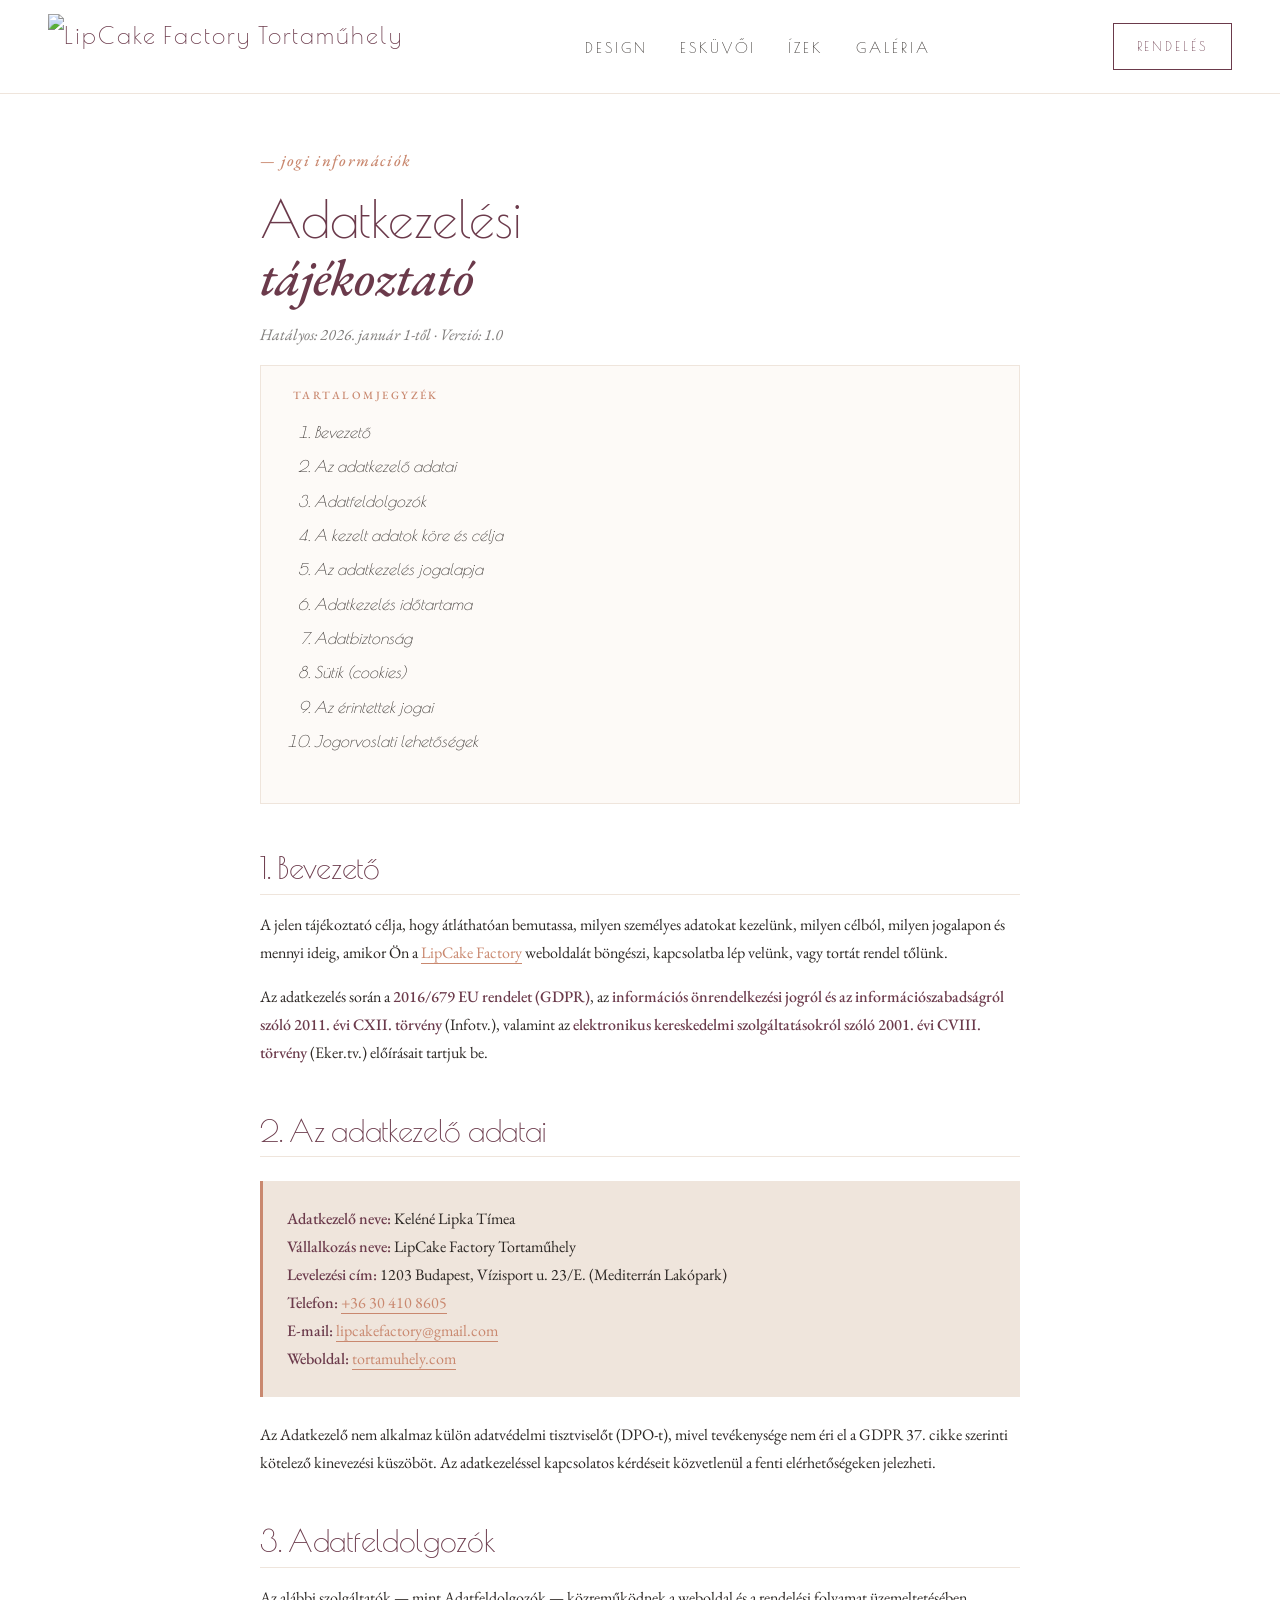
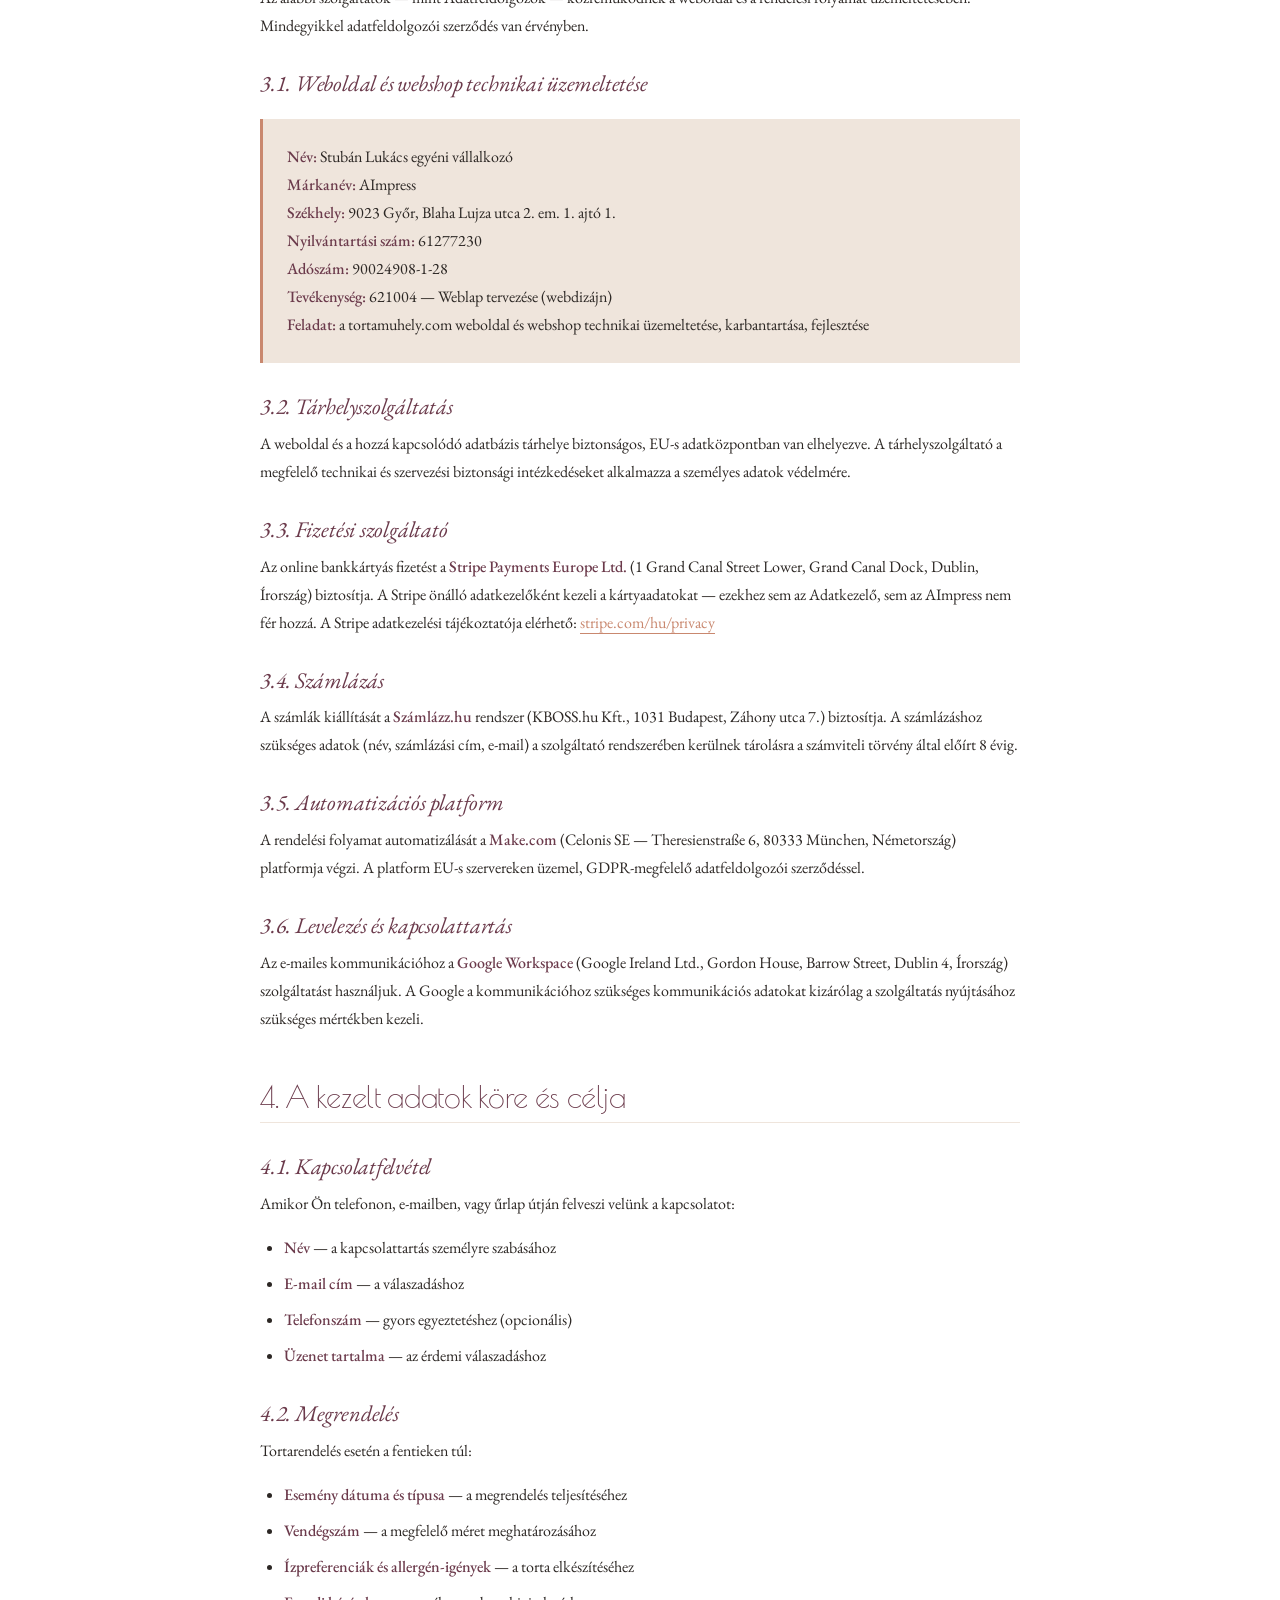
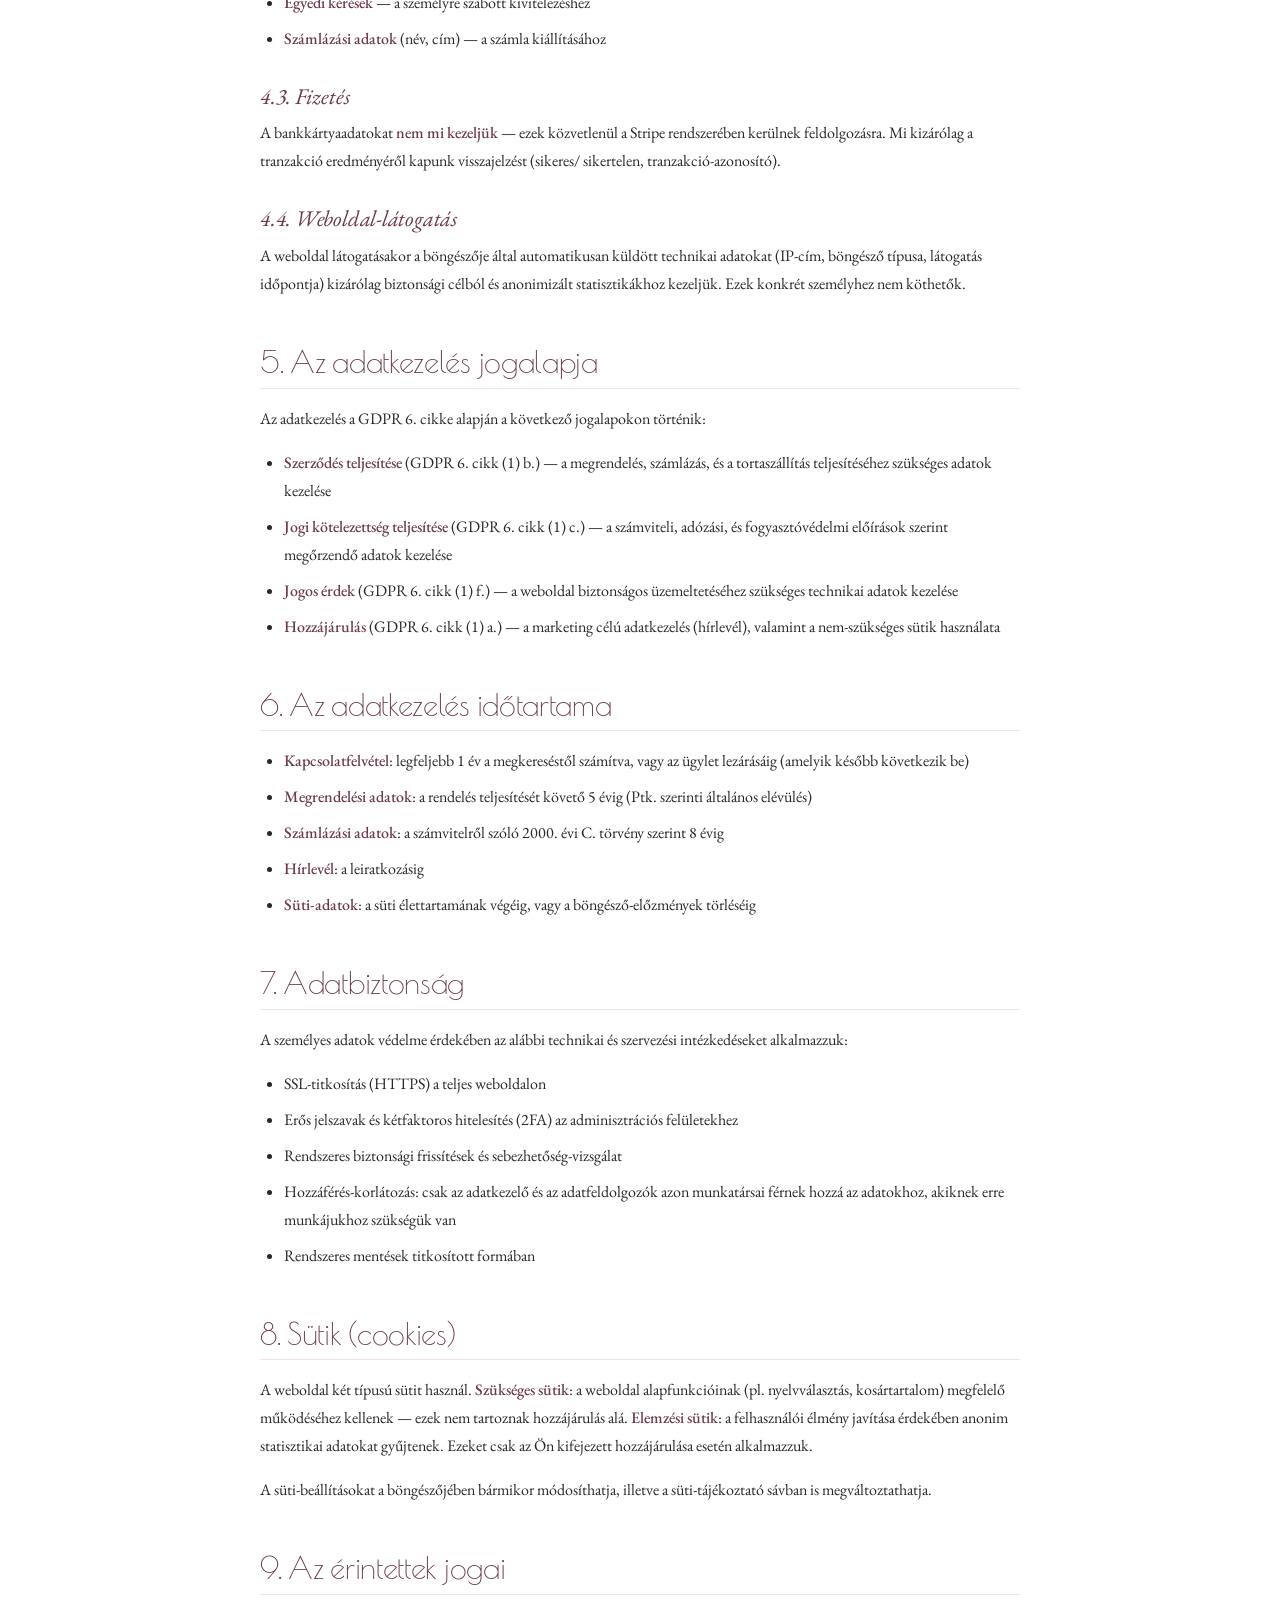
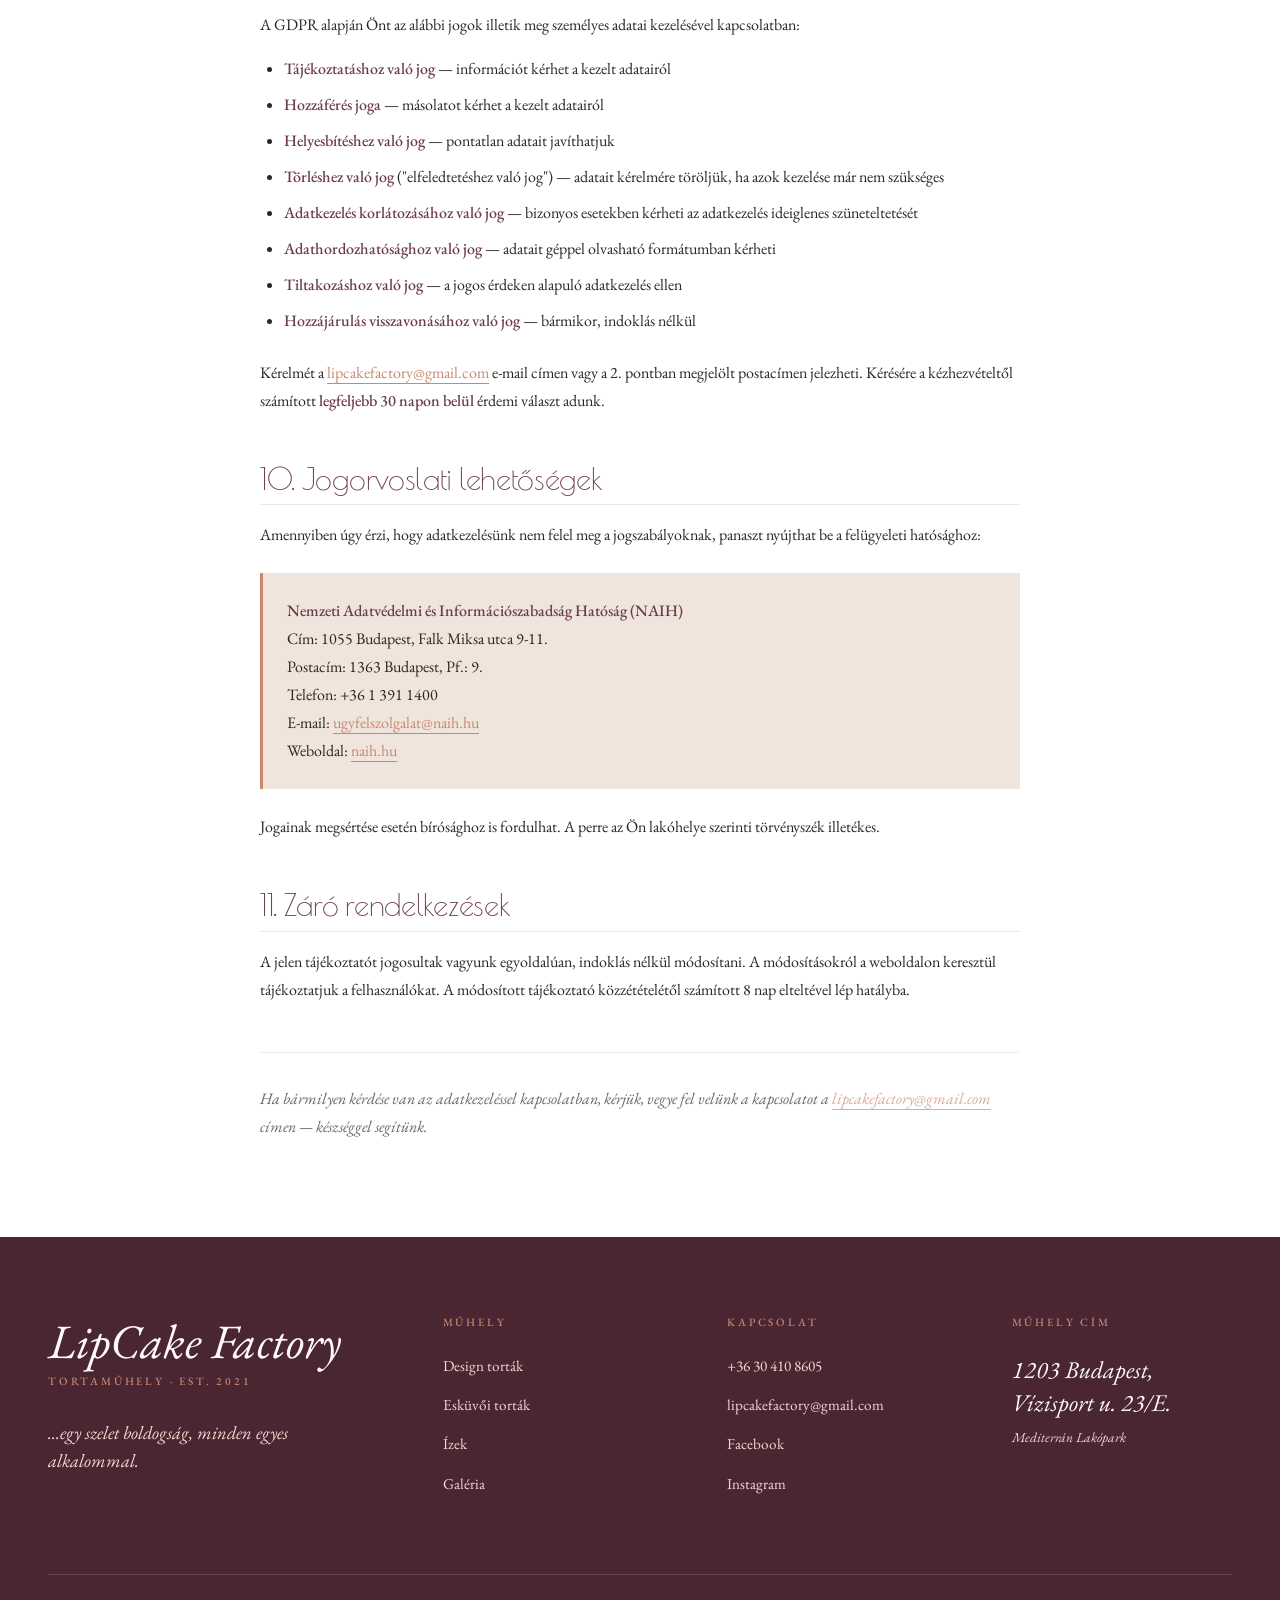
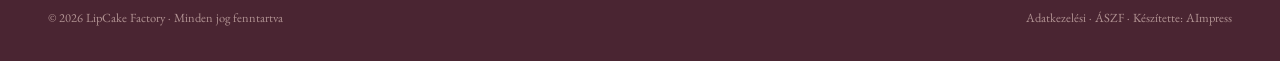
==== adatkezeles.html @ 43bc0069 "Initial commit" ====
<!DOCTYPE html>
<html lang="hu">
<head>
  <meta charset="UTF-8" />
  <script>
    /* Progressive enhancement: mark JS active (enables reveal animation).
       Safety net: if the main script never runs, reveal everything anyway. */
    document.documentElement.className += ' js';
    addEventListener('load', function () {
      setTimeout(function () {
        if (!window.__lipReveal) {
          var els = document.querySelectorAll('.reveal');
          for (var i = 0; i < els.length; i++) els[i].classList.add('in');
        }
      }, 1500);
    });
  </script>

  <meta name="viewport" content="width=device-width, initial-scale=1.0" />
  <title>Adatkezelési tájékoztató — LipCake Factory</title>
  <meta name="description" content="A LipCake Factory Tortaműhely adatkezelési tájékoztatója — GDPR-megfelelő tájékoztatás a személyes adatok kezeléséről." />
  <link rel="preconnect" href="https://fonts.googleapis.com" />
  <link rel="preconnect" href="https://fonts.gstatic.com" crossorigin />
  <link href="https://fonts.googleapis.com/css2?family=EB+Garamond:ital,wght@0,400;0,500;0,600;1,400;1,500&family=Poiret+One&display=swap" rel="stylesheet" />
  <link rel="stylesheet" href="styles.css" />
</head>
<body>

  <nav class="nav" aria-label="Főnavigáció">
    <a href="index.html" class="nav-brand" aria-label="LipCake Factory Tortaműhely"><img class="nav-logo" src="https://tortamuhely.com/wp-content/uploads/2022/04/tortamuhely-retina.jpg" alt="LipCake Factory Tortaműhely" /></a>
    <ul class="nav-menu">
      <li><a href="design-tortak.html">Design</a></li>
      <li><a href="eskuvoi-tortak.html">Esküvői</a></li>
      <li><a href="izlista.html">Ízek</a></li>
      <li><a href="galeria.html">Galéria</a></li>
      <li class="menu-cta"><a href="rendeles.html">Rendelés</a></li>
      <li class="menu-contact"><a href="tel:+36304108605">+36 30 410 8605</a></li>
    </ul>
    <span class="nav-cta-wrap"><a href="rendeles.html" class="nav-cta"><span>Rendelés</span></a></span>
    <button class="nav-toggle" aria-label="Menü"><span></span><span></span><span></span></button>
  </nav>

  <section class="legal-page container">
    <div class="legal-content">
      <span class="chapter-num">— jogi információk</span>
      <h1 class="display-l" style="margin-top: 1rem; margin-bottom: 1rem;">
        Adatkezelési<br /><em>tájékoztató</em>
      </h1>
      <p class="legal-meta">Hatályos: 2026. január 1-től · Verzió: 1.0</p>

      <div class="legal-toc">
        <h4>Tartalomjegyzék</h4>
        <ol>
          <li><a href="#bevezeto">Bevezető</a></li>
          <li><a href="#adatkezelo">Az adatkezelő adatai</a></li>
          <li><a href="#adatfeldolgozok">Adatfeldolgozók</a></li>
          <li><a href="#adatok-kore">A kezelt adatok köre és célja</a></li>
          <li><a href="#jogalap">Az adatkezelés jogalapja</a></li>
          <li><a href="#idotartam">Adatkezelés időtartama</a></li>
          <li><a href="#biztonsag">Adatbiztonság</a></li>
          <li><a href="#sutik">Sütik (cookies)</a></li>
          <li><a href="#jogok">Az érintettek jogai</a></li>
          <li><a href="#jogorvoslat">Jogorvoslati lehetőségek</a></li>
        </ol>
      </div>

      <h2 id="bevezeto">1. Bevezető</h2>
      <p>
        A jelen tájékoztató célja, hogy átláthatóan bemutassa, milyen személyes
        adatokat kezelünk, milyen célból, milyen jogalapon és mennyi ideig,
        amikor Ön a <a href="index.html">LipCake Factory</a> weboldalát böngészi,
        kapcsolatba lép velünk, vagy tortát rendel tőlünk.
      </p>
      <p>
        Az adatkezelés során a <strong>2016/679 EU rendelet (GDPR)</strong>, az
        <strong>információs önrendelkezési jogról és az információszabadságról
        szóló 2011. évi CXII. törvény</strong> (Infotv.), valamint az
        <strong>elektronikus kereskedelmi szolgáltatásokról szóló 2001. évi
        CVIII. törvény</strong> (Eker.tv.) előírásait tartjuk be.
      </p>

      <h2 id="adatkezelo">2. Az adatkezelő adatai</h2>
      <div class="legal-info-box">
        <p>
          <strong>Adatkezelő neve:</strong> Keléné Lipka Tímea<br />
          <strong>Vállalkozás neve:</strong> LipCake Factory Tortaműhely<br />
          <strong>Levelezési cím:</strong> 1203 Budapest, Vízisport u. 23/E. (Mediterrán Lakópark)<br />
          <strong>Telefon:</strong> <a href="tel:+36304108605">+36 30 410 8605</a><br />
          <strong>E-mail:</strong> <a href="mailto:lipcakefactory@gmail.com">lipcakefactory@gmail.com</a><br />
          <strong>Weboldal:</strong> <a href="index.html">tortamuhely.com</a>
        </p>
      </div>
      <p>
        Az Adatkezelő nem alkalmaz külön adatvédelmi tisztviselőt (DPO-t),
        mivel tevékenysége nem éri el a GDPR 37. cikke szerinti kötelező
        kinevezési küszöböt. Az adatkezeléssel kapcsolatos kérdéseit
        közvetlenül a fenti elérhetőségeken jelezheti.
      </p>

      <h2 id="adatfeldolgozok">3. Adatfeldolgozók</h2>
      <p>
        Az alábbi szolgáltatók — mint Adatfeldolgozók — közreműködnek a
        weboldal és a rendelési folyamat üzemeltetésében. Mindegyikkel
        adatfeldolgozói szerződés van érvényben.
      </p>

      <h3>3.1. Weboldal és webshop technikai üzemeltetése</h3>
      <div class="legal-info-box">
        <p>
          <strong>Név:</strong> Stubán Lukács egyéni vállalkozó<br />
          <strong>Márkanév:</strong> AImpress<br />
          <strong>Székhely:</strong> 9023 Győr, Blaha Lujza utca 2. em. 1. ajtó 1.<br />
          <strong>Nyilvántartási szám:</strong> 61277230<br />
          <strong>Adószám:</strong> 90024908-1-28<br />
          <strong>Tevékenység:</strong> 621004 — Weblap tervezése (webdizájn)<br />
          <strong>Feladat:</strong> a tortamuhely.com weboldal és webshop technikai
          üzemeltetése, karbantartása, fejlesztése
        </p>
      </div>

      <h3>3.2. Tárhelyszolgáltatás</h3>
      <p>
        A weboldal és a hozzá kapcsolódó adatbázis tárhelye biztonságos,
        EU-s adatközpontban van elhelyezve. A tárhelyszolgáltató a megfelelő
        technikai és szervezési biztonsági intézkedéseket alkalmazza a
        személyes adatok védelmére.
      </p>

      <h3>3.3. Fizetési szolgáltató</h3>
      <p>
        Az online bankkártyás fizetést a <strong>Stripe Payments Europe Ltd.</strong>
        (1 Grand Canal Street Lower, Grand Canal Dock, Dublin, Írország) biztosítja.
        A Stripe önálló adatkezelőként kezeli a kártyaadatokat — ezekhez sem
        az Adatkezelő, sem az AImpress nem fér hozzá. A Stripe adatkezelési
        tájékoztatója elérhető: <a href="https://stripe.com/hu/privacy" target="_blank" rel="noopener">stripe.com/hu/privacy</a>
      </p>

      <h3>3.4. Számlázás</h3>
      <p>
        A számlák kiállítását a <strong>Számlázz.hu</strong> rendszer
        (KBOSS.hu Kft., 1031 Budapest, Záhony utca 7.) biztosítja. A
        számlázáshoz szükséges adatok (név, számlázási cím, e-mail) a
        szolgáltató rendszerében kerülnek tárolásra a számviteli törvény
        által előírt 8 évig.
      </p>

      <h3>3.5. Automatizációs platform</h3>
      <p>
        A rendelési folyamat automatizálását a <strong>Make.com</strong>
        (Celonis SE — Theresienstraße 6, 80333 München, Németország)
        platformja végzi. A platform EU-s szervereken üzemel, GDPR-megfelelő
        adatfeldolgozói szerződéssel.
      </p>

      <h3>3.6. Levelezés és kapcsolattartás</h3>
      <p>
        Az e-mailes kommunikációhoz a <strong>Google Workspace</strong>
        (Google Ireland Ltd., Gordon House, Barrow Street, Dublin 4, Írország)
        szolgáltatást használjuk. A Google a kommunikációhoz szükséges
        kommunikációs adatokat kizárólag a szolgáltatás nyújtásához
        szükséges mértékben kezeli.
      </p>

      <h2 id="adatok-kore">4. A kezelt adatok köre és célja</h2>

      <h3>4.1. Kapcsolatfelvétel</h3>
      <p>Amikor Ön telefonon, e-mailben, vagy űrlap útján felveszi velünk a kapcsolatot:</p>
      <ul>
        <li><strong>Név</strong> — a kapcsolattartás személyre szabásához</li>
        <li><strong>E-mail cím</strong> — a válaszadáshoz</li>
        <li><strong>Telefonszám</strong> — gyors egyeztetéshez (opcionális)</li>
        <li><strong>Üzenet tartalma</strong> — az érdemi válaszadáshoz</li>
      </ul>

      <h3>4.2. Megrendelés</h3>
      <p>Tortarendelés esetén a fentieken túl:</p>
      <ul>
        <li><strong>Esemény dátuma és típusa</strong> — a megrendelés teljesítéséhez</li>
        <li><strong>Vendégszám</strong> — a megfelelő méret meghatározásához</li>
        <li><strong>Ízpreferenciák és allergén-igények</strong> — a torta elkészítéséhez</li>
        <li><strong>Egyedi kérések</strong> — a személyre szabott kivitelezéshez</li>
        <li><strong>Számlázási adatok</strong> (név, cím) — a számla kiállításához</li>
      </ul>

      <h3>4.3. Fizetés</h3>
      <p>
        A bankkártyaadatokat <strong>nem mi kezeljük</strong> — ezek
        közvetlenül a Stripe rendszerében kerülnek feldolgozásra. Mi
        kizárólag a tranzakció eredményéről kapunk visszajelzést (sikeres/
        sikertelen, tranzakció-azonosító).
      </p>

      <h3>4.4. Weboldal-látogatás</h3>
      <p>
        A weboldal látogatásakor a böngészője által automatikusan küldött
        technikai adatokat (IP-cím, böngésző típusa, látogatás időpontja)
        kizárólag biztonsági célból és anonimizált statisztikákhoz kezeljük.
        Ezek konkrét személyhez nem köthetők.
      </p>

      <h2 id="jogalap">5. Az adatkezelés jogalapja</h2>
      <p>Az adatkezelés a GDPR 6. cikke alapján a következő jogalapokon történik:</p>
      <ul>
        <li>
          <strong>Szerződés teljesítése</strong> (GDPR 6. cikk (1) b.) —
          a megrendelés, számlázás, és a tortaszállítás teljesítéséhez
          szükséges adatok kezelése
        </li>
        <li>
          <strong>Jogi kötelezettség teljesítése</strong> (GDPR 6. cikk (1) c.) —
          a számviteli, adózási, és fogyasztóvédelmi előírások szerint
          megőrzendő adatok kezelése
        </li>
        <li>
          <strong>Jogos érdek</strong> (GDPR 6. cikk (1) f.) — a weboldal
          biztonságos üzemeltetéséhez szükséges technikai adatok kezelése
        </li>
        <li>
          <strong>Hozzájárulás</strong> (GDPR 6. cikk (1) a.) — a marketing
          célú adatkezelés (hírlevél), valamint a nem-szükséges sütik használata
        </li>
      </ul>

      <h2 id="idotartam">6. Az adatkezelés időtartama</h2>
      <ul>
        <li>
          <strong>Kapcsolatfelvétel</strong>: legfeljebb 1 év a megkereséstől
          számítva, vagy az ügylet lezárásáig (amelyik később következik be)
        </li>
        <li>
          <strong>Megrendelési adatok</strong>: a rendelés teljesítését követő
          5 évig (Ptk. szerinti általános elévülés)
        </li>
        <li>
          <strong>Számlázási adatok</strong>: a számvitelről szóló 2000. évi
          C. törvény szerint 8 évig
        </li>
        <li>
          <strong>Hírlevél</strong>: a leiratkozásig
        </li>
        <li>
          <strong>Süti-adatok</strong>: a süti élettartamának végéig, vagy a
          böngésző-előzmények törléséig
        </li>
      </ul>

      <h2 id="biztonsag">7. Adatbiztonság</h2>
      <p>
        A személyes adatok védelme érdekében az alábbi technikai és
        szervezési intézkedéseket alkalmazzuk:
      </p>
      <ul>
        <li>SSL-titkosítás (HTTPS) a teljes weboldalon</li>
        <li>Erős jelszavak és kétfaktoros hitelesítés (2FA) az adminisztrációs felületekhez</li>
        <li>Rendszeres biztonsági frissítések és sebezhetőség-vizsgálat</li>
        <li>Hozzáférés-korlátozás: csak az adatkezelő és az adatfeldolgozók azon munkatársai férnek hozzá az adatokhoz, akiknek erre munkájukhoz szükségük van</li>
        <li>Rendszeres mentések titkosított formában</li>
      </ul>

      <h2 id="sutik">8. Sütik (cookies)</h2>
      <p>
        A weboldal két típusú sütit használ. <strong>Szükséges sütik</strong>:
        a weboldal alapfunkcióinak (pl. nyelvválasztás, kosártartalom)
        megfelelő működéséhez kellenek — ezek nem tartoznak hozzájárulás
        alá. <strong>Elemzési sütik</strong>: a felhasználói élmény javítása
        érdekében anonim statisztikai adatokat gyűjtenek. Ezeket csak az Ön
        kifejezett hozzájárulása esetén alkalmazzuk.
      </p>
      <p>
        A süti-beállításokat a böngészőjében bármikor módosíthatja, illetve
        a süti-tájékoztató sávban is megváltoztathatja.
      </p>

      <h2 id="jogok">9. Az érintettek jogai</h2>
      <p>A GDPR alapján Önt az alábbi jogok illetik meg személyes adatai kezelésével kapcsolatban:</p>
      <ul>
        <li><strong>Tájékoztatáshoz való jog</strong> — információt kérhet a kezelt adatairól</li>
        <li><strong>Hozzáférés joga</strong> — másolatot kérhet a kezelt adatairól</li>
        <li><strong>Helyesbítéshez való jog</strong> — pontatlan adatait javíthatjuk</li>
        <li><strong>Törléshez való jog</strong> ("elfeledtetéshez való jog") — adatait kérelmére töröljük, ha azok kezelése már nem szükséges</li>
        <li><strong>Adatkezelés korlátozásához való jog</strong> — bizonyos esetekben kérheti az adatkezelés ideiglenes szüneteltetését</li>
        <li><strong>Adathordozhatósághoz való jog</strong> — adatait géppel olvasható formátumban kérheti</li>
        <li><strong>Tiltakozáshoz való jog</strong> — a jogos érdeken alapuló adatkezelés ellen</li>
        <li><strong>Hozzájárulás visszavonásához való jog</strong> — bármikor, indoklás nélkül</li>
      </ul>
      <p>
        Kérelmét a <a href="mailto:lipcakefactory@gmail.com">lipcakefactory@gmail.com</a>
        e-mail címen vagy a 2. pontban megjelölt postacímen jelezheti.
        Kérésére a kézhezvételtől számított <strong>legfeljebb 30 napon
        belül</strong> érdemi választ adunk.
      </p>

      <h2 id="jogorvoslat">10. Jogorvoslati lehetőségek</h2>
      <p>
        Amennyiben úgy érzi, hogy adatkezelésünk nem felel meg a
        jogszabályoknak, panaszt nyújthat be a felügyeleti hatósághoz:
      </p>
      <div class="legal-info-box">
        <p>
          <strong>Nemzeti Adatvédelmi és Információszabadság Hatóság (NAIH)</strong><br />
          Cím: 1055 Budapest, Falk Miksa utca 9-11.<br />
          Postacím: 1363 Budapest, Pf.: 9.<br />
          Telefon: +36 1 391 1400<br />
          E-mail: <a href="mailto:ugyfelszolgalat@naih.hu">ugyfelszolgalat@naih.hu</a><br />
          Weboldal: <a href="https://naih.hu" target="_blank" rel="noopener">naih.hu</a>
        </p>
      </div>
      <p>
        Jogainak megsértése esetén bírósághoz is fordulhat. A perre az
        Ön lakóhelye szerinti törvényszék illetékes.
      </p>

      <h2>11. Záró rendelkezések</h2>
      <p>
        A jelen tájékoztatót jogosultak vagyunk egyoldalúan, indoklás
        nélkül módosítani. A módosításokról a weboldalon keresztül
        tájékoztatjuk a felhasználókat. A módosított tájékoztató közzétételétől
        számított 8 nap elteltével lép hatályba.
      </p>
      <p style="margin-top: 3rem; padding-top: 2rem; border-top: 1px solid var(--whisper); font-style: italic; opacity: 0.7;">
        Ha bármilyen kérdése van az adatkezeléssel kapcsolatban, kérjük,
        vegye fel velünk a kapcsolatot a <a href="mailto:lipcakefactory@gmail.com">lipcakefactory@gmail.com</a>
        címen — készséggel segítünk.
      </p>
    </div>
  </section>

  <footer class="footer">
    <div class="container">
      <div class="footer-grid">
        <div>
          <div class="footer-brand">LipCake Factory<small>Tortaműhely · Est. 2021</small></div>
          <p class="footer-tagline">...egy szelet boldogság, minden egyes alkalommal.</p>
        </div>
        <div class="footer-col">
          <h4>Műhely</h4>
          <ul>
            <li><a href="design-tortak.html">Design torták</a></li>
            <li><a href="eskuvoi-tortak.html">Esküvői torták</a></li>
            <li><a href="izlista.html">Ízek</a></li>
            <li><a href="galeria.html">Galéria</a></li>
          </ul>
        </div>
        <div class="footer-col">
          <h4>Kapcsolat</h4>
          <ul>
            <li><a href="tel:+36304108605">+36 30 410 8605</a></li>
            <li><a href="mailto:lipcakefactory@gmail.com">lipcakefactory@gmail.com</a></li>
            <li><a href="https://www.facebook.com/lipcakefactory" target="_blank" rel="noopener">Facebook</a></li>
            <li><a href="https://instagram.com/lipcakefactory.tortamuhely" target="_blank" rel="noopener">Instagram</a></li>
          </ul>
        </div>
        <div class="footer-col">
          <h4>Műhely cím</h4>
          <p class="footer-contact-big">
            1203 Budapest,<br />Vízisport u. 23/E.<br />
            <span style="font-size:.85rem; color: var(--rose-soft); display:block; margin-top:.5rem;">Mediterrán Lakópark</span>
          </p>
        </div>
      </div>
      <div class="footer-bottom">
        <span>© 2026 LipCake Factory · Minden jog fenntartva</span>
        <span><a href="adatkezeles.html">Adatkezelési</a> · <a href="aszf.html">ÁSZF</a> · <a href="https://aimpress.vibepreview.com" target="_blank" rel="noopener">Készítette: AImpress</a></span>
      </div>
    </div>
  </footer>

  <script src="script.js"></script>
</body>
</html>
---- styles.css ----
/* =========================================================================
   LipCake Factory — Wedding Patisserie Editorial
   ========================================================================= */

:root {
  /* Palette — base háttér tiszta fehér (#FFFFFF), a logó színvilágához igazítva */
  --cream:      #FFFFFF;
  --ivory:      #FDFAF7;
  --rose-soft:  #F4D8D0;
  --rose-gold:  #C9886F;
  --rose-deep:  #A86A52;
  --burgundy:   #6B3A4B;
  --burgundy-deep: #4A2532;
  --charcoal:   #2C2724;
  --whisper:    #EFE5DC;
  --shadow-warm: rgba(107, 58, 75, 0.08);

  /* Type scale — a tortamuhely.com betűkészletéhez igazítva:
     Poiret One (geometrikus display, mint a logó/menü) + EB Garamond (lágy szerif törzs) */
  --display: 'Poiret One', 'Century Gothic', 'Trebuchet MS', sans-serif;
  --serif:   'EB Garamond', 'Cormorant', Georgia, serif;
  --body:    'EB Garamond', Georgia, 'Times New Roman', serif;
  --mono:    'Poiret One', 'Century Gothic', sans-serif;

  /* Rhythm */
  --space-1: 0.5rem;
  --space-2: 1rem;
  --space-3: 1.5rem;
  --space-4: 2.5rem;
  --space-5: 4rem;
  --space-6: 6rem;
  --space-7: 9rem;
  --space-8: 13rem;

  --container: 1440px;
  --content:   1120px;
  --narrow:    720px;
}

/* =========================================================================
   Reset & base
   ========================================================================= */

*, *::before, *::after { box-sizing: border-box; }
* { margin: 0; padding: 0; }

html {
  scroll-behavior: smooth;
  -webkit-font-smoothing: antialiased;
  -moz-osx-font-smoothing: grayscale;
  text-rendering: optimizeLegibility;
}

body {
  font-family: var(--body);
  font-weight: 400;
  font-size: 1.12rem;
  line-height: 1.75;
  color: var(--charcoal);
  background: var(--cream);
  overflow-x: hidden;
}

img, picture, svg, video {
  display: block;
  max-width: 100%;
  height: auto;
}

a { color: inherit; text-decoration: none; }
button {
  font: inherit;
  cursor: pointer;
  background: none;
  border: none;
  color: inherit;
}

::selection {
  background: var(--rose-gold);
  color: var(--ivory);
}

/* =========================================================================
   Typography
   ========================================================================= */

h1, h2, h3, h4 {
  font-family: var(--display);
  font-weight: 400;
  line-height: 1.05;
  letter-spacing: -0.01em;
  color: var(--burgundy);
}

.display-xxl {
  font-family: var(--display);
  font-weight: 300;
  font-size: clamp(3rem, 9vw, 8rem);
  line-height: 0.95;
  letter-spacing: -0.025em;
  color: var(--burgundy);
}

.display-xl {
  font-family: var(--display);
  font-weight: 300;
  font-size: clamp(2.5rem, 6vw, 5rem);
  line-height: 1.0;
  letter-spacing: -0.02em;
}

.display-l {
  font-family: var(--display);
  font-weight: 400;
  font-size: clamp(2rem, 4vw, 3.25rem);
  line-height: 1.1;
}

.display-italic {
  font-family: var(--serif);
  font-style: italic;
  font-weight: 500;
}

/* Fejléc-kiemelések: a geometrikus Poiret One címek mellett lágy, dőlt
   EB Garamond szerif ad eleganciát (a tortamuhely.com szellemében) */
h1 em, h2 em, h3 em, .display-xxl em, .hero-title em {
  font-family: var(--serif);
  font-style: italic;
  font-weight: 500;
}

.eyebrow {
  font-family: var(--display);
  font-size: 0.82rem;
  font-weight: 400;
  letter-spacing: 0.28em;
  text-transform: uppercase;
  color: var(--rose-gold);
}

.chapter-num {
  font-family: var(--serif);
  font-style: italic;
  font-weight: 500;
  font-size: 1rem;
  color: var(--rose-gold);
  letter-spacing: 0.1em;
}

p { max-width: 60ch; }
.lead {
  font-family: var(--serif);
  font-weight: 500;
  font-size: clamp(1.2rem, 1.9vw, 1.6rem);
  line-height: 1.5;
  font-style: italic;
  color: var(--burgundy);
  max-width: 32ch;
}

/* =========================================================================
   Layout
   ========================================================================= */

.container {
  width: 100%;
  max-width: var(--container);
  margin: 0 auto;
  padding-left: clamp(1.25rem, 4vw, 3rem);
  padding-right: clamp(1.25rem, 4vw, 3rem);
}

.content { max-width: var(--content); margin: 0 auto; }
.narrow  { max-width: var(--narrow);  margin: 0 auto; }

section { padding: clamp(4rem, 10vw, 9rem) 0; position: relative; }

/* =========================================================================
   Navigation
   ========================================================================= */

.nav {
  position: fixed;
  top: 0; left: 0; right: 0;
  z-index: 100;
  padding: 0.9rem clamp(1.25rem, 4vw, 3rem);
  display: flex;
  align-items: center;
  justify-content: space-between;
  background: #FFFFFF;
  box-shadow: 0 1px 0 var(--whisper);
  transition: padding 0.4s ease, box-shadow 0.4s ease;
}
.nav.scrolled {
  padding-top: 0.55rem;
  padding-bottom: 0.55rem;
  box-shadow: 0 6px 24px rgba(107, 58, 75, 0.07);
}

.nav-brand {
  display: inline-flex;
  align-items: center;
  font-family: var(--display);
  font-weight: 400;
  font-size: 1.5rem;
  color: var(--burgundy);
  letter-spacing: 0.08em;
}
/* A tortamuhely.com logó felhasználva (req 12) */
.nav-logo {
  height: 64px;
  width: auto;
  display: block;
  transition: height 0.4s ease;
}
.nav.scrolled .nav-logo { height: 50px; }
.nav-brand span {
  font-style: normal;
  letter-spacing: 0.18em;
  font-size: 0.7rem;
  text-transform: uppercase;
  display: block;
  color: var(--rose-gold);
  font-family: var(--body);
  font-weight: 500;
  line-height: 1;
  margin-top: 2px;
}

.nav-menu {
  display: flex;
  align-items: center;
  gap: clamp(1rem, 2.5vw, 2.5rem);
  list-style: none;
}
.nav-menu a {
  font-family: var(--display);
  font-size: 0.92rem;
  letter-spacing: 0.2em;
  text-transform: uppercase;
  font-weight: 400;
  color: var(--charcoal);
  position: relative;
  padding: 4px 0;
  transition: color 0.3s ease;
}
.nav-menu a::after {
  content: '';
  position: absolute;
  bottom: 0;
  left: 0;
  width: 100%;
  height: 1px;
  background: var(--rose-gold);
  transform: scaleX(0);
  transform-origin: right;
  transition: transform 0.4s cubic-bezier(0.7, 0, 0.3, 1);
}
.nav-menu a:hover { color: var(--burgundy); }
.nav-menu a:hover::after,
.nav-menu a.active::after {
  transform: scaleX(1);
  transform-origin: left;
}

.nav-cta {
  display: inline-flex;
  align-items: center;
  gap: 0.6rem;
  padding: 0.7rem 1.4rem;
  border: 1px solid var(--burgundy);
  color: var(--burgundy);
  font-family: var(--display);
  font-size: 0.82rem;
  letter-spacing: 0.22em;
  text-transform: uppercase;
  font-weight: 500;
  transition: all 0.35s ease;
  position: relative;
  overflow: hidden;
}
.nav-cta::before {
  content: '';
  position: absolute;
  inset: 0;
  background: var(--burgundy);
  transform: translateY(101%);
  transition: transform 0.4s cubic-bezier(0.7, 0, 0.3, 1);
  z-index: -1;
}
.nav-cta:hover { color: var(--ivory); }
.nav-cta:hover::before { transform: translateY(0); }

.nav-toggle {
  display: none;
  width: 28px;
  height: 22px;
  position: relative;
}
.nav-toggle span {
  display: block;
  position: absolute;
  height: 1px;
  width: 100%;
  background: var(--burgundy);
  transition: all 0.35s ease;
}
.nav-toggle span:nth-child(1) { top: 4px; }
.nav-toggle span:nth-child(2) { top: 50%; }
.nav-toggle span:nth-child(3) { bottom: 4px; }
.nav-toggle.open span:nth-child(1) { top: 50%; transform: rotate(45deg); }
.nav-toggle.open span:nth-child(2) { opacity: 0; }
.nav-toggle.open span:nth-child(3) { bottom: 50%; transform: rotate(-45deg) translateY(0); }

@media (max-width: 900px) {
  .nav-menu, .nav-cta-wrap { display: none; }
  .nav-toggle {
    display: block;
    position: relative;
    z-index: 102;
  }
  .nav.menu-open {
    background: var(--cream);
    backdrop-filter: none;
    -webkit-backdrop-filter: none;
  }
  .nav.menu-open .nav-menu {
    display: flex;
    flex-direction: column;
    position: fixed;
    top: 0;
    left: 0;
    right: 0;
    bottom: 0;
    background: var(--cream);
    padding: 6.5rem 2rem 3rem;
    gap: 0;
    align-items: flex-start;
    z-index: 99;
    overflow-y: auto;
  }
  .nav.menu-open .nav-menu li {
    width: 100%;
    border-bottom: 1px solid var(--whisper);
    padding: 1.25rem 0;
  }
  .nav.menu-open .nav-menu li:last-of-type {
    border-bottom: none;
  }
  .nav.menu-open .nav-menu a {
    font-size: 2rem;
    font-family: var(--serif);
    text-transform: none;
    letter-spacing: 0.01em;
    font-style: italic;
    font-weight: 400;
    color: var(--burgundy);
    display: block;
    width: 100%;
  }
  .nav.menu-open .nav-menu a::after { display: none; }
  .nav.menu-open .nav-menu li.menu-cta {
    border-bottom: none;
    margin-top: 2rem;
  }
  .nav.menu-open .nav-menu li.menu-cta a {
    font-style: normal;
    font-size: 0.78rem;
    letter-spacing: 0.22em;
    text-transform: uppercase;
    font-weight: 500;
    color: var(--ivory);
    background: var(--burgundy);
    padding: 1.1rem 2rem;
    display: inline-block;
    width: auto;
  }
  .nav.menu-open .nav-menu li.menu-contact {
    border-bottom: none;
    padding-top: 1.5rem;
    margin-top: 0.5rem;
  }
  .nav.menu-open .nav-menu li.menu-contact a {
    font-style: normal;
    font-family: var(--body);
    font-size: 0.92rem;
    letter-spacing: 0.05em;
    color: var(--charcoal);
    opacity: 0.7;
  }
}

/* =========================================================================
   Buttons
   ========================================================================= */

.btn {
  display: inline-flex;
  align-items: center;
  gap: 0.85rem;
  padding: 1.1rem 2rem;
  font-family: var(--display);
  font-size: 0.86rem;
  letter-spacing: 0.22em;
  text-transform: uppercase;
  font-weight: 500;
  border: 1px solid var(--burgundy);
  background: var(--burgundy);
  color: var(--ivory);
  position: relative;
  overflow: hidden;
  transition: color 0.35s ease;
  cursor: pointer;
}
.btn::before {
  content: '';
  position: absolute;
  inset: 0;
  background: var(--rose-gold);
  transform: translateX(-101%);
  transition: transform 0.45s cubic-bezier(0.7, 0, 0.3, 1);
  z-index: 0;
}
.btn:hover::before { transform: translateX(0); }
.btn > * { position: relative; z-index: 1; }
.btn-arrow { transition: transform 0.35s ease; }
.btn:hover .btn-arrow { transform: translateX(4px); }

.btn-ghost {
  background: transparent;
  color: var(--burgundy);
}
.btn-ghost::before { background: var(--burgundy); }
.btn-ghost:hover { color: var(--ivory); }

.btn-link {
  display: inline-flex;
  align-items: center;
  gap: 0.6rem;
  font-family: var(--display);
  font-size: 0.86rem;
  letter-spacing: 0.22em;
  text-transform: uppercase;
  font-weight: 500;
  color: var(--burgundy);
  padding-bottom: 4px;
  border-bottom: 1px solid var(--burgundy);
  transition: gap 0.3s ease, color 0.3s ease;
}
.btn-link:hover {
  gap: 1rem;
  color: var(--rose-gold);
  border-color: var(--rose-gold);
}

/* =========================================================================
   Hero
   ========================================================================= */

/* Full-width sávos hero — váltakozó képekkel (req 3 + 12), ez ugrik
   szembe a látogatóval az oldal megnyitásakor. */
.hero {
  position: relative;
  min-height: 100vh;
  display: flex;
  align-items: flex-end;
  overflow: hidden;
  background: var(--charcoal);
}
.hero-media {
  position: absolute;
  inset: 0;
  z-index: 0;
}
.hero-media .hero-slide {
  position: absolute;
  inset: 0;
  width: 100%;
  height: 100%;
  object-fit: cover;
  object-position: center 38%;
  opacity: 0;
  transform: scale(1.06);
  transition: opacity 1.8s ease, transform 8s ease-out;
}
.hero-media .hero-slide.is-active {
  opacity: 1;
  transform: scale(1.0);
  z-index: 1;
}
.hero-overlay {
  position: absolute;
  inset: 0;
  z-index: 1;
  background: linear-gradient(to top,
    rgba(44, 39, 36, 0.62) 0%,
    rgba(44, 39, 36, 0.30) 42%,
    rgba(44, 39, 36, 0.16) 66%,
    rgba(44, 39, 36, 0.48) 100%);
}
.hero-content {
  position: relative;
  z-index: 2;
  width: 100%;
  max-width: var(--container);
  margin: 0 auto;
  padding-left: clamp(1.25rem, 4vw, 3rem);
  padding-right: clamp(1.25rem, 4vw, 3rem);
  padding-top: 9rem;
  padding-bottom: clamp(4rem, 11vh, 8rem);
  text-shadow: 0 1px 22px rgba(34, 24, 22, 0.42);
}
.hero-eyebrow { margin-bottom: 1.2rem; color: var(--rose-soft); }
.hero-title {
  margin-bottom: 1.5rem;
  color: #FFFFFF;
  max-width: 16ch;
}
.hero-title em { color: var(--rose-soft); }
.hero-lead {
  margin-bottom: 2.2rem;
  max-width: 44ch;
  color: rgba(255, 255, 255, 0.94);
}
.hero-actions { display: flex; gap: 1rem; flex-wrap: wrap; }

/* Sötét fotó fölött a kísértetgomb világos legyen */
.hero .btn-ghost {
  color: #FFFFFF;
  border-color: rgba(255, 255, 255, 0.65);
}
.hero .btn-ghost::before { background: #FFFFFF; }
.hero .btn-ghost:hover { color: var(--burgundy); }

.hero-scroll {
  position: absolute;
  bottom: 2rem;
  left: 50%;
  transform: translateX(-50%);
  display: flex;
  flex-direction: column;
  align-items: center;
  gap: 0.8rem;
  font-size: 0.7rem;
  letter-spacing: 0.3em;
  text-transform: uppercase;
  color: rgba(255, 255, 255, 0.85);
  z-index: 3;
}
.hero-scroll::after {
  content: '';
  width: 1px;
  height: 50px;
  background: linear-gradient(to bottom, rgba(255, 255, 255, 0.9), transparent);
  animation: scrollLine 2s ease-in-out infinite;
}
@keyframes scrollLine {
  0%, 100% { transform: scaleY(0.5); opacity: 0.3; transform-origin: top; }
  50%      { transform: scaleY(1.0); opacity: 1; transform-origin: top; }
}

@media (max-width: 900px) {
  .hero { min-height: 88vh; }
  .hero-content { padding-top: 7rem; }
  .hero-scroll { display: none; }
}

/* =========================================================================
   Section header
   ========================================================================= */

.section-head {
  display: grid;
  grid-template-columns: auto 1fr;
  gap: 4rem;
  margin-bottom: clamp(3rem, 6vw, 5rem);
  align-items: end;
}
.section-head .chapter-num {
  writing-mode: vertical-rl;
  transform: rotate(180deg);
  align-self: end;
  padding-bottom: 0.5rem;
}
.section-head h2 {
  font-size: clamp(2.5rem, 6vw, 5rem);
  font-weight: 300;
  line-height: 1.0;
  letter-spacing: -0.02em;
}
.section-head h2 em {
  font-style: italic;
  color: var(--rose-gold);
  font-weight: 300;
}

@media (max-width: 700px) {
  .section-head { grid-template-columns: 1fr; gap: 1.5rem; }
  .section-head .chapter-num { writing-mode: horizontal-tb; transform: none; }
}

/* =========================================================================
   Category cards
   ========================================================================= */

.categories {
  display: grid;
  grid-template-columns: repeat(3, 1fr);
  gap: 2rem;
}
.cat-card {
  position: relative;
  overflow: hidden;
  aspect-ratio: 3 / 4;
  background: var(--whisper);
  cursor: pointer;
}
.cat-card img {
  width: 100%;
  height: 100%;
  object-fit: cover;
  transition: transform 0.9s cubic-bezier(0.2, 0.6, 0.2, 1);
}
.cat-card:hover img { transform: scale(1.08); }

.cat-card-overlay {
  position: absolute;
  inset: 0;
  background: linear-gradient(to bottom, transparent 40%, rgba(74, 37, 50, 0.55) 100%);
  display: flex;
  flex-direction: column;
  justify-content: flex-end;
  padding: 2rem;
  color: var(--ivory);
}
.cat-card-num {
  font-family: var(--serif);
  font-style: italic;
  font-size: 0.95rem;
  opacity: 0.7;
  margin-bottom: 0.5rem;
}
.cat-card h3 {
  color: var(--ivory);
  font-size: clamp(1.6rem, 2.2vw, 2.2rem);
  font-weight: 400;
  font-style: italic;
  margin-bottom: 0.5rem;
}
.cat-card-arrow {
  display: inline-flex;
  align-items: center;
  gap: 0.5rem;
  font-size: 0.7rem;
  letter-spacing: 0.22em;
  text-transform: uppercase;
  font-weight: 500;
  transform: translateY(8px);
  opacity: 0;
  transition: transform 0.4s ease, opacity 0.4s ease;
}
.cat-card:hover .cat-card-arrow {
  transform: translateY(0);
  opacity: 1;
}

@media (max-width: 900px) {
  .categories { grid-template-columns: 1fr; gap: 1rem; }
  .cat-card-arrow { opacity: 1; transform: none; }
}

/* =========================================================================
   Story (sticky scroll)
   ========================================================================= */

.story {
  background: var(--ivory);
}
.story-grid {
  display: grid;
  grid-template-columns: 1fr 1fr;
  gap: 6rem;
  align-items: start;
}
.story-image {
  position: sticky;
  top: 8rem;
  aspect-ratio: 3 / 4;
  overflow: hidden;
}
.story-image img {
  width: 100%; height: 100%; object-fit: cover;
}
.story-text > * + * { margin-top: 2rem; }
.story-text h2 { font-size: clamp(2rem, 4vw, 3.5rem); font-weight: 300; }
.story-text h2 em { font-style: italic; color: var(--rose-gold); }
.story-text p { font-size: 1.05rem; line-height: 1.85; color: var(--charcoal); }
.story-text .signature {
  font-family: var(--serif);
  font-style: italic;
  font-size: 2rem;
  color: var(--burgundy);
  margin-top: 3rem;
  display: block;
}
.story-text .signature small {
  display: block;
  font-family: var(--body);
  font-style: normal;
  font-size: 0.72rem;
  letter-spacing: 0.22em;
  text-transform: uppercase;
  color: var(--rose-gold);
  margin-top: 0.4rem;
  font-weight: 500;
}

@media (max-width: 900px) {
  .story-grid { grid-template-columns: 1fr; gap: 3rem; }
  .story-image { position: relative; top: 0; }
}

/* =========================================================================
   Editorial gallery preview (asymmetric)
   ========================================================================= */

.editorial-grid {
  display: grid;
  grid-template-columns: repeat(12, 1fr);
  gap: 1.25rem;
}
.editorial-grid figure {
  position: relative;
  overflow: hidden;
}
.editorial-grid figure img {
  width: 100%; height: 100%; object-fit: cover;
  transition: transform 0.9s cubic-bezier(0.2, 0.6, 0.2, 1);
}
.editorial-grid figure:hover img { transform: scale(1.05); }
.editorial-grid figcaption {
  font-family: var(--serif);
  font-style: italic;
  font-size: 0.95rem;
  color: var(--burgundy);
  margin-top: 0.7rem;
  letter-spacing: 0.01em;
}
.ed-1 { grid-column: span 5; aspect-ratio: 4 / 5; }
.ed-2 { grid-column: span 4; aspect-ratio: 3 / 4; margin-top: 5rem; }
.ed-3 { grid-column: span 3; aspect-ratio: 3 / 4; }
.ed-4 { grid-column: span 4; aspect-ratio: 4 / 3; }
.ed-5 { grid-column: span 5; aspect-ratio: 1; }
.ed-6 { grid-column: span 3; aspect-ratio: 3 / 4; margin-top: 3rem; }

@media (max-width: 900px) {
  .editorial-grid { grid-template-columns: repeat(6, 1fr); gap: 0.8rem; }
  .ed-1, .ed-2, .ed-3, .ed-4, .ed-5, .ed-6 {
    grid-column: span 3;
    aspect-ratio: 3 / 4;
    margin-top: 0;
  }
}

/* =========================================================================
   Quote / testimonials
   ========================================================================= */

.testimonials {
  background: var(--burgundy);
  color: var(--ivory);
}
.testimonials .eyebrow { color: var(--rose-soft); }
.testimonials h2 { color: var(--ivory); }
.testimonials h2 em { color: var(--rose-soft); }

.quote-list {
  display: grid;
  grid-template-columns: 1fr 1fr;
  gap: 4rem 6rem;
}
.quote {
  position: relative;
  padding-left: 2rem;
}
.quote::before {
  content: '"';
  position: absolute;
  top: -1rem;
  left: 0;
  font-family: var(--serif);
  font-style: italic;
  font-size: 4rem;
  color: var(--rose-soft);
  line-height: 1;
  opacity: 0.6;
}
.quote p {
  font-family: var(--serif);
  font-size: clamp(1.15rem, 1.5vw, 1.45rem);
  font-style: italic;
  line-height: 1.55;
  color: var(--ivory);
  font-weight: 300;
  max-width: 38ch;
}
.quote cite {
  font-style: normal;
  display: block;
  margin-top: 1.5rem;
  font-size: 0.72rem;
  letter-spacing: 0.25em;
  text-transform: uppercase;
  color: var(--rose-soft);
  font-weight: 500;
}

@media (max-width: 800px) {
  .quote-list { grid-template-columns: 1fr; gap: 3rem; }
}

/* =========================================================================
   Marquee (flavor list)
   ========================================================================= */

.marquee {
  overflow: hidden;
  padding: 2rem 0;
  border-top: 1px solid var(--whisper);
  border-bottom: 1px solid var(--whisper);
}
.marquee-track {
  display: flex;
  gap: 4rem;
  white-space: nowrap;
  animation: marquee 60s linear infinite;
  font-family: var(--serif);
  font-style: italic;
  font-size: clamp(1.5rem, 2.5vw, 2.5rem);
  color: var(--rose-gold);
  font-weight: 300;
}
.marquee-track span { padding-right: 4rem; position: relative; }
.marquee-track span::after {
  content: '◆';
  font-style: normal;
  font-size: 0.5em;
  position: absolute;
  right: 0;
  top: 50%;
  transform: translateY(-50%);
  color: var(--rose-soft);
}
@keyframes marquee {
  to { transform: translateX(-50%); }
}

/* =========================================================================
   CTA banner
   ========================================================================= */

.cta-banner {
  position: relative;
  text-align: center;
  padding: 7rem 0;
  background: var(--ivory);
  overflow: hidden;
}
.cta-banner .chapter-num { display: block; margin-bottom: 1.5rem; }
.cta-banner h2 {
  font-size: clamp(2.5rem, 7vw, 6rem);
  font-weight: 300;
  line-height: 1.0;
  margin-bottom: 2rem;
}
.cta-banner h2 em { font-style: italic; color: var(--rose-gold); }
.cta-banner p {
  font-family: var(--serif);
  font-style: italic;
  font-size: 1.3rem;
  color: var(--burgundy);
  max-width: 30ch;
  margin: 0 auto 3rem;
}

/* =========================================================================
   Footer
   ========================================================================= */

.footer {
  background: var(--burgundy-deep);
  color: var(--rose-soft);
  padding: 5rem 0 2rem;
}
.footer-grid {
  display: grid;
  grid-template-columns: 1.5fr 1fr 1fr 1fr;
  gap: 4rem;
  margin-bottom: 4rem;
}
.footer-brand {
  font-family: var(--serif);
  font-style: italic;
  font-weight: 300;
  font-size: 3rem;
  color: var(--ivory);
  line-height: 1.0;
}
.footer-brand small {
  display: block;
  font-family: var(--body);
  font-style: normal;
  font-size: 0.7rem;
  letter-spacing: 0.25em;
  text-transform: uppercase;
  color: var(--rose-gold);
  margin-top: 0.7rem;
  font-weight: 500;
}
.footer-tagline {
  margin-top: 2rem;
  font-family: var(--serif);
  font-style: italic;
  font-size: 1.15rem;
  line-height: 1.5;
  color: var(--rose-soft);
  max-width: 28ch;
}
.footer-col h4 {
  font-family: var(--body);
  font-weight: 500;
  font-size: 0.7rem;
  letter-spacing: 0.25em;
  text-transform: uppercase;
  color: var(--rose-gold);
  margin-bottom: 1.5rem;
}
.footer-col ul { list-style: none; }
.footer-col li {
  margin-bottom: 0.8rem;
  font-size: 0.95rem;
}
.footer-col a {
  color: var(--rose-soft);
  transition: color 0.3s ease;
  border-bottom: 1px solid transparent;
  padding-bottom: 2px;
}
.footer-col a:hover { color: var(--ivory); border-bottom-color: var(--rose-gold); }
.footer-contact-big {
  font-family: var(--serif);
  font-style: italic;
  font-size: 1.5rem;
  color: var(--ivory);
  line-height: 1.4;
  font-weight: 300;
}
.footer-bottom {
  padding-top: 2rem;
  border-top: 1px solid rgba(244, 216, 208, 0.15);
  display: flex;
  justify-content: space-between;
  align-items: center;
  font-size: 0.78rem;
  color: rgba(244, 216, 208, 0.6);
  flex-wrap: wrap;
  gap: 1rem;
}
.footer-bottom a { color: inherit; }
.footer-bottom a:hover { color: var(--ivory); }

@media (max-width: 900px) {
  .footer-grid { grid-template-columns: 1fr 1fr; gap: 3rem; }
  .footer-brand { font-size: 2.2rem; }
}
@media (max-width: 600px) {
  .footer-grid { grid-template-columns: 1fr; }
}

/* =========================================================================
   Page header (interior pages)
   ========================================================================= */

.page-head {
  padding-top: 12rem;
  padding-bottom: 5rem;
  border-bottom: 1px solid var(--whisper);
  text-align: center;
}
.page-head .chapter-num { display: block; margin-bottom: 1.5rem; }
.page-head h1 {
  font-size: clamp(3rem, 8vw, 6.5rem);
  font-weight: 300;
  letter-spacing: -0.02em;
  line-height: 1.0;
}
.page-head h1 em { font-style: italic; color: var(--rose-gold); font-weight: 300; }
.page-head .lead {
  margin: 2rem auto 0;
  max-width: 50ch;
  text-align: center;
}

/* =========================================================================
   Masonry / gallery grid
   ========================================================================= */

.masonry {
  columns: 3 280px;
  column-gap: 1.5rem;
}
.masonry figure {
  break-inside: avoid;
  margin-bottom: 1.5rem;
  position: relative;
  overflow: hidden;
  cursor: zoom-in;
}
.masonry figure img {
  width: 100%;
  height: auto;
  transition: transform 0.9s cubic-bezier(0.2, 0.6, 0.2, 1), filter 0.4s ease;
}
.masonry figure:hover img {
  transform: scale(1.04);
  filter: brightness(0.92);
}
.masonry figcaption {
  position: absolute;
  bottom: 1rem;
  left: 1rem;
  right: 1rem;
  color: var(--ivory);
  font-family: var(--serif);
  font-style: italic;
  font-size: 1.05rem;
  opacity: 0;
  transform: translateY(8px);
  transition: opacity 0.35s ease, transform 0.35s ease;
  text-shadow: 0 1px 8px rgba(0,0,0,0.5);
}
.masonry figure:hover figcaption {
  opacity: 1;
  transform: translateY(0);
}

/* =========================================================================
   Filter chips
   ========================================================================= */

.filters {
  display: flex;
  flex-wrap: wrap;
  gap: 0.6rem;
  justify-content: center;
  margin-bottom: 3rem;
}
.chip {
  padding: 0.7rem 1.4rem;
  font-size: 0.72rem;
  letter-spacing: 0.22em;
  text-transform: uppercase;
  font-weight: 500;
  color: var(--charcoal);
  border: 1px solid var(--whisper);
  background: var(--ivory);
  cursor: pointer;
  transition: all 0.35s ease;
}
.chip:hover { border-color: var(--rose-gold); color: var(--rose-gold); }
.chip.active {
  background: var(--burgundy);
  border-color: var(--burgundy);
  color: var(--ivory);
}

/* =========================================================================
   Stepper (order page)
   ========================================================================= */

.stepper {
  display: grid;
  grid-template-columns: repeat(4, 1fr);
  gap: 1rem;
  margin: 3rem auto 5rem;
  max-width: 800px;
}
.step {
  display: flex;
  flex-direction: column;
  align-items: center;
  gap: 0.8rem;
  text-align: center;
  position: relative;
}
.step::after {
  content: '';
  position: absolute;
  top: 18px;
  left: 50%;
  width: 100%;
  height: 1px;
  background: var(--whisper);
  z-index: -1;
}
.step:last-child::after { display: none; }
.step-num {
  width: 36px;
  height: 36px;
  border-radius: 50%;
  display: grid;
  place-items: center;
  background: var(--cream);
  border: 1px solid var(--whisper);
  font-family: var(--serif);
  font-style: italic;
  font-size: 1rem;
  color: var(--charcoal);
  transition: all 0.4s ease;
}
.step.active .step-num {
  background: var(--burgundy);
  border-color: var(--burgundy);
  color: var(--ivory);
}
.step.completed .step-num {
  background: var(--rose-gold);
  border-color: var(--rose-gold);
  color: var(--ivory);
}
.step-label {
  font-size: 0.7rem;
  letter-spacing: 0.2em;
  text-transform: uppercase;
  font-weight: 500;
  color: var(--charcoal);
  opacity: 0.7;
}
.step.active .step-label { opacity: 1; color: var(--burgundy); }

@media (max-width: 700px) {
  .step-label { display: none; }
}

/* Step content panels */
.step-panel { display: none; }
.step-panel.active {
  display: block;
  animation: panelIn 0.6s cubic-bezier(0.2, 0.6, 0.2, 1);
}
@keyframes panelIn {
  from { opacity: 0; transform: translateY(12px); }
  to   { opacity: 1; transform: translateY(0); }
}

.product-options {
  display: grid;
  grid-template-columns: repeat(2, 1fr);
  gap: 1.5rem;
}
.product-option {
  position: relative;
  cursor: pointer;
  overflow: hidden;
  aspect-ratio: 4 / 5;
  background: var(--whisper);
  transition: transform 0.4s ease;
}
.product-option img {
  width: 100%; height: 100%; object-fit: cover;
  transition: transform 0.6s ease, filter 0.35s ease;
}
.product-option:hover img { transform: scale(1.05); }
.product-option-overlay {
  position: absolute;
  inset: 0;
  background: linear-gradient(to bottom, transparent 50%, rgba(74,37,50,0.7));
  display: flex;
  flex-direction: column;
  justify-content: flex-end;
  padding: 1.8rem;
  color: var(--ivory);
}
.product-option-overlay h3 {
  color: var(--ivory);
  font-size: 1.5rem;
  font-style: italic;
  font-weight: 400;
  margin-bottom: 0.3rem;
}
.product-option-overlay p {
  font-size: 0.85rem;
  letter-spacing: 0.05em;
  opacity: 0.9;
}
.product-option input { position: absolute; opacity: 0; pointer-events: none; }
.product-option.selected {
  outline: 2px solid var(--rose-gold);
  outline-offset: -2px;
}
.product-option.selected::after {
  content: '✓';
  position: absolute;
  top: 1rem;
  right: 1rem;
  width: 36px;
  height: 36px;
  border-radius: 50%;
  background: var(--rose-gold);
  color: var(--ivory);
  display: grid;
  place-items: center;
  font-size: 1.2rem;
  z-index: 2;
}

@media (max-width: 700px) {
  .product-options { grid-template-columns: 1fr; }
}

/* Calendar */
.calendar {
  max-width: 460px;
  margin: 0 auto;
  background: var(--ivory);
  padding: 2rem;
  border: 1px solid var(--whisper);
}
.cal-head {
  display: flex;
  justify-content: space-between;
  align-items: center;
  margin-bottom: 1.5rem;
}
.cal-head h3 {
  font-family: var(--serif);
  font-style: italic;
  font-size: 1.4rem;
  color: var(--burgundy);
}
.cal-nav {
  width: 32px; height: 32px;
  border: 1px solid var(--whisper);
  background: var(--cream);
  display: grid;
  place-items: center;
  cursor: pointer;
  transition: all 0.3s ease;
}
.cal-nav:hover { background: var(--burgundy); color: var(--ivory); border-color: var(--burgundy); }
.cal-grid {
  display: grid;
  grid-template-columns: repeat(7, 1fr);
  gap: 4px;
}
.cal-dow {
  font-size: 0.65rem;
  letter-spacing: 0.15em;
  text-transform: uppercase;
  text-align: center;
  color: var(--rose-gold);
  font-weight: 500;
  padding: 0.5rem 0;
}
.cal-day {
  aspect-ratio: 1;
  display: grid;
  place-items: center;
  font-size: 0.9rem;
  font-family: var(--body);
  background: var(--cream);
  border: 1px solid transparent;
  cursor: pointer;
  transition: all 0.25s ease;
  color: var(--charcoal);
}
.cal-day:hover:not(.disabled):not(.empty) {
  background: var(--rose-soft);
  color: var(--burgundy);
}
.cal-day.empty { background: transparent; cursor: default; }
.cal-day.disabled {
  color: var(--whisper);
  cursor: not-allowed;
  text-decoration: line-through;
  background: transparent;
}
.cal-day.booked {
  background: var(--rose-soft);
  color: var(--rose-deep);
  cursor: not-allowed;
  position: relative;
}
.cal-day.booked::after {
  content: '';
  position: absolute;
  width: 70%; height: 1px;
  background: var(--rose-deep);
  transform: rotate(-15deg);
}
.cal-day.selected {
  background: var(--burgundy);
  color: var(--ivory);
  border-color: var(--burgundy);
}
.cal-legend {
  display: flex;
  gap: 1.5rem;
  margin-top: 1.5rem;
  flex-wrap: wrap;
  font-size: 0.75rem;
  color: var(--charcoal);
  opacity: 0.7;
}
.cal-legend span { display: flex; align-items: center; gap: 0.4rem; }
.cal-legend i {
  width: 12px; height: 12px;
  display: inline-block;
  font-style: normal;
}
.legend-available { background: var(--cream); border: 1px solid var(--whisper); }
.legend-booked    { background: var(--rose-soft); }
.legend-selected  { background: var(--burgundy); }

/* Form */
.form-grid {
  display: grid;
  grid-template-columns: 1fr 1fr;
  gap: 1.5rem;
  max-width: 720px;
  margin: 0 auto;
}
.form-field { display: flex; flex-direction: column; gap: 0.5rem; }
.form-field.full { grid-column: span 2; }
.form-field label {
  font-size: 0.7rem;
  letter-spacing: 0.22em;
  text-transform: uppercase;
  font-weight: 500;
  color: var(--burgundy);
}
.form-field input, .form-field textarea, .form-field select {
  font-family: var(--body);
  font-size: 1rem;
  padding: 0.9rem 1rem;
  background: var(--ivory);
  border: 1px solid var(--whisper);
  color: var(--charcoal);
  transition: border-color 0.3s ease, background 0.3s ease;
}
.form-field input:focus, .form-field textarea:focus, .form-field select:focus {
  outline: none;
  border-color: var(--rose-gold);
  background: var(--cream);
}
.form-field textarea { resize: vertical; min-height: 120px; }

.checkbox-group { display: flex; flex-wrap: wrap; gap: 0.6rem; }
.checkbox-pill {
  position: relative;
  display: inline-flex;
}
.checkbox-pill input {
  position: absolute;
  opacity: 0;
  pointer-events: none;
}
.checkbox-pill label {
  padding: 0.6rem 1.2rem;
  font-size: 0.72rem;
  letter-spacing: 0.2em;
  text-transform: uppercase;
  font-weight: 500;
  color: var(--charcoal);
  background: var(--ivory);
  border: 1px solid var(--whisper);
  cursor: pointer;
  transition: all 0.3s ease;
}
.checkbox-pill input:checked + label {
  background: var(--burgundy);
  border-color: var(--burgundy);
  color: var(--ivory);
}

@media (max-width: 700px) {
  .form-grid { grid-template-columns: 1fr; }
  .form-field.full { grid-column: span 1; }
}

/* Payment summary */
.summary {
  max-width: 540px;
  margin: 0 auto;
  background: var(--ivory);
  padding: 2.5rem;
  border: 1px solid var(--whisper);
}
.summary h3 {
  font-family: var(--serif);
  font-style: italic;
  font-weight: 400;
  font-size: 1.6rem;
  color: var(--burgundy);
  margin-bottom: 2rem;
}
.summary-row {
  display: flex;
  justify-content: space-between;
  padding: 1rem 0;
  border-bottom: 1px solid var(--whisper);
  align-items: baseline;
}
.summary-row:last-of-type { border-bottom: none; }
.summary-row.total {
  border-top: 2px solid var(--burgundy);
  margin-top: 1rem;
  padding-top: 1.5rem;
  font-family: var(--serif);
  font-size: 1.4rem;
  color: var(--burgundy);
  font-style: italic;
}
.summary-row .label {
  font-size: 0.85rem;
  color: var(--charcoal);
}
.summary-row .val {
  font-family: var(--display);
  font-size: 1.1rem;
  color: var(--burgundy);
}
.summary-row.total .val {
  font-size: 1.6rem;
  font-weight: 400;
}
.summary-note {
  font-size: 0.78rem;
  color: var(--charcoal);
  opacity: 0.7;
  margin-top: 1.5rem;
  line-height: 1.6;
  font-style: italic;
}

/* Step navigation */
.step-nav {
  display: flex;
  justify-content: space-between;
  gap: 1rem;
  margin-top: 4rem;
  max-width: 720px;
  margin-left: auto;
  margin-right: auto;
}
.step-nav .btn-link.disabled {
  pointer-events: none;
  opacity: 0.3;
}

/* =========================================================================
   Animations — scroll reveal
   ========================================================================= */

/* Progressive enhancement: content is VISIBLE by default.
   Only when JS confirms it's running (adds .js to <html>) do we hide
   reveal elements for the scroll animation. If JS fails to load, nothing
   is ever hidden — the whole site stays readable. */
.reveal {
  opacity: 1;
  transform: none;
}
.js .reveal {
  opacity: 0;
  transform: translateY(28px);
  transition: opacity 1s cubic-bezier(0.2, 0.6, 0.2, 1),
              transform 1s cubic-bezier(0.2, 0.6, 0.2, 1);
}
.js .reveal.in {
  opacity: 1;
  transform: translateY(0);
}
.reveal.delay-1 { transition-delay: 0.1s; }
.reveal.delay-2 { transition-delay: 0.2s; }
.reveal.delay-3 { transition-delay: 0.3s; }
.reveal.delay-4 { transition-delay: 0.4s; }

@media (prefers-reduced-motion: reduce) {
  *, *::before, *::after {
    animation-duration: 0.01ms !important;
    animation-iteration-count: 1 !important;
    transition-duration: 0.01ms !important;
  }
  .reveal, .js .reveal { opacity: 1; transform: none; }
}

/* =========================================================================
   Cursor follower (desktop only)
   ========================================================================= */

/* =========================================================================
   Lightbox
   ========================================================================= */

.lightbox {
  position: fixed;
  inset: 0;
  background: rgba(44, 39, 36, 0.94);
  z-index: 200;
  display: none;
  align-items: center;
  justify-content: center;
  padding: 4rem;
  cursor: zoom-out;
}
.lightbox.open {
  display: flex;
  animation: lbIn 0.4s ease;
}
@keyframes lbIn { from { opacity: 0; } to { opacity: 1; } }
.lightbox img {
  max-width: 90vw;
  max-height: 86vh;
  object-fit: contain;
  box-shadow: 0 20px 80px rgba(0,0,0,0.5);
}
.lightbox-close {
  position: absolute;
  top: 2rem; right: 2rem;
  width: 44px; height: 44px;
  color: var(--ivory);
  border: 1px solid rgba(255,255,255,0.3);
  display: grid; place-items: center;
  font-family: var(--display);
  font-size: 1.5rem;
  transition: all 0.3s ease;
}
.lightbox-close:hover { background: var(--rose-gold); border-color: var(--rose-gold); }

/* =========================================================================
   Cookie banner
   ========================================================================= */

.cookie {
  position: fixed;
  bottom: 1.5rem;
  left: 1.5rem;
  right: 1.5rem;
  max-width: 520px;
  background: var(--ivory);
  border: 1px solid var(--whisper);
  padding: 1.5rem;
  z-index: 90;
  display: flex;
  gap: 1.5rem;
  align-items: center;
  box-shadow: 0 10px 40px var(--shadow-warm);
  transform: translateY(120%);
  transition: transform 0.6s cubic-bezier(0.2, 0.6, 0.2, 1);
}
.cookie.show { transform: translateY(0); }
.cookie p {
  font-size: 0.85rem;
  line-height: 1.5;
  color: var(--charcoal);
  flex: 1;
}
.cookie button {
  padding: 0.6rem 1.2rem;
  font-size: 0.7rem;
  letter-spacing: 0.2em;
  text-transform: uppercase;
  background: var(--burgundy);
  color: var(--ivory);
  transition: background 0.3s ease;
}
.cookie button:hover { background: var(--rose-gold); }

/* =========================================================================
   Utilities
   ========================================================================= */

.text-center { text-align: center; }
.mt-0 { margin-top: 0; }
.mt-2 { margin-top: 1rem; }
.mt-4 { margin-top: 2.5rem; }
.mb-4 { margin-bottom: 2.5rem; }
.flex-center { display: flex; align-items: center; justify-content: center; }

/* =========================================================================
   Mobile refinements (≤700px) — komplett áttekintett mobil layout
   ========================================================================= */

@media (max-width: 700px) {
  /* Nav */
  .nav { padding: 1rem 1.25rem; }
  .nav-brand { font-size: 1.25rem; }
  .nav-brand span { font-size: 0.62rem; letter-spacing: 0.15em; }

  /* Section spacing — sokkal kompaktabb */
  section { padding: 4rem 0; }
  .container {
    padding-left: 1.25rem;
    padding-right: 1.25rem;
  }

  /* Typography — kisebb display méretek */
  .display-xxl { font-size: clamp(2.5rem, 11vw, 3.8rem); line-height: 1.0; }
  .display-xl  { font-size: clamp(2rem, 8vw, 2.8rem); }
  .display-l   { font-size: clamp(1.75rem, 7vw, 2.4rem); }
  .lead        { font-size: 1.05rem; line-height: 1.5; }
  .eyebrow     { font-size: 0.68rem; letter-spacing: 0.18em; }

  /* Hero — vertikálisan stack, kép legyen lent */
  .hero {
    grid-template-columns: 1fr;
    gap: 2rem;
    padding-top: 5.5rem;
    padding-bottom: 3rem;
    min-height: auto;
  }
  .hero-content {
    padding-right: 0;
    order: 1;
  }
  .hero-eyebrow { margin-bottom: 1rem; }
  .hero-title { margin-bottom: 1.2rem; }
  .hero-lead { margin-bottom: 1.8rem; max-width: 100%; }
  .hero-image {
    order: 2;
    height: 70vh;
    max-height: 540px;
  }
  .hero-meta {
    margin-top: 2.5rem;
    gap: 1.2rem 2rem;
    flex-wrap: wrap;
  }
  .hero-meta > div { font-size: 0.65rem; }
  .hero-meta strong { font-size: 1.15rem; margin-top: 0.2rem; }
  .hero-scroll { display: none; }

  /* Page head (interior pages) */
  .page-head {
    padding-top: 7rem;
    padding-bottom: 3rem;
  }
  .page-head h1 { font-size: clamp(2.5rem, 11vw, 4rem); }
  .page-head .lead { font-size: 1.05rem; padding: 0 1rem; }

  /* Section heads — stack-elve mobilon */
  .section-head {
    grid-template-columns: 1fr;
    gap: 1rem;
    margin-bottom: 2.5rem;
  }
  .section-head .chapter-num {
    writing-mode: horizontal-tb;
    transform: none;
  }
  .section-head h2 {
    font-size: clamp(2rem, 8vw, 2.8rem);
  }

  /* Marquee — kisebb betűk mobilon */
  .marquee { padding: 1.2rem 0; }
  .marquee-track {
    font-size: 1.4rem;
    gap: 2.5rem;
  }
  .marquee-track span { padding-right: 2.5rem; }

  /* Categories — egy oszlop, kompakt */
  .categories {
    grid-template-columns: 1fr;
    gap: 1rem;
  }
  .cat-card { aspect-ratio: 4 / 3; }
  .cat-card-overlay { padding: 1.5rem; }
  .cat-card h3 { font-size: 1.5rem; }
  .cat-card-arrow {
    opacity: 1;
    transform: none;
  }

  /* Story — stack, kép nem sticky */
  .story-grid {
    grid-template-columns: 1fr !important;
    gap: 2rem;
  }
  .story-image {
    position: relative;
    top: 0;
    aspect-ratio: 4 / 5;
  }
  .story-text > * + * { margin-top: 1.3rem; }
  .story-text p { font-size: 0.98rem; line-height: 1.7; }
  .story-text .signature {
    font-size: 1.6rem;
    margin-top: 2rem;
  }

  /* Editorial grid — sima 2-oszlop mobile-on */
  .editorial-grid {
    grid-template-columns: repeat(2, 1fr);
    gap: 0.7rem;
  }
  .ed-1, .ed-2, .ed-3, .ed-4, .ed-5, .ed-6 {
    grid-column: span 1;
    aspect-ratio: 3 / 4;
    margin-top: 0;
  }
  .editorial-grid figcaption {
    font-size: 0.85rem;
    margin-top: 0.5rem;
  }

  /* Testimonials */
  .testimonials { padding: 4rem 0; }
  .quote-list {
    grid-template-columns: 1fr;
    gap: 2.5rem;
  }
  .quote { padding-left: 1.5rem; }
  .quote::before { font-size: 3rem; top: -0.7rem; }
  .quote p { font-size: 1.1rem; line-height: 1.55; }

  /* CTA banner */
  .cta-banner { padding: 4rem 0; }
  .cta-banner h2 { font-size: clamp(2.2rem, 11vw, 3.5rem); }
  .cta-banner p { font-size: 1.05rem; margin-bottom: 2rem; }

  /* Footer */
  .footer { padding: 3rem 0 1.5rem; }
  .footer-grid {
    grid-template-columns: 1fr;
    gap: 2.5rem;
    margin-bottom: 2.5rem;
  }
  .footer-brand { font-size: 2rem; }
  .footer-tagline { font-size: 1rem; margin-top: 1.2rem; }
  .footer-contact-big { font-size: 1.2rem; }
  .footer-col h4 { margin-bottom: 1rem; }
  .footer-bottom {
    flex-direction: column;
    align-items: flex-start;
    gap: 0.6rem;
    font-size: 0.72rem;
  }
  .footer-bottom > span:last-child {
    display: flex;
    flex-direction: column;
    gap: 0.3rem;
  }

  /* Buttons — kissé compactabb */
  .btn {
    padding: 1rem 1.6rem;
    font-size: 0.72rem;
    letter-spacing: 0.18em;
  }

  /* Stepper */
  .stepper {
    margin: 2rem auto 3rem;
    gap: 0.5rem;
  }
  .step-num { width: 32px; height: 32px; font-size: 0.9rem; }
  .step::after { top: 16px; }

  /* Calendar */
  .calendar { padding: 1.25rem; max-width: 100%; }
  .cal-head h3 { font-size: 1.2rem; }
  .cal-day { font-size: 0.8rem; }
  .cal-dow { font-size: 0.6rem; padding: 0.35rem 0; }

  /* Form */
  .form-field input,
  .form-field textarea,
  .form-field select {
    font-size: 16px; /* iOS zoom prevention */
    padding: 0.85rem 0.9rem;
  }
  .checkbox-pill label {
    padding: 0.55rem 1rem;
    font-size: 0.68rem;
    letter-spacing: 0.15em;
  }

  /* Summary */
  .summary { padding: 1.75rem 1.25rem; }
  .summary h3 { font-size: 1.4rem; }
  .summary-row.total { font-size: 1.2rem; }
  .summary-row.total .val { font-size: 1.4rem; }
  .summary-row .label { font-size: 0.82rem; }
  .summary-row .val { font-size: 1rem; }

  /* Filters — wrap-elve */
  .filters {
    gap: 0.4rem;
    margin-bottom: 2rem;
  }
  .chip {
    padding: 0.55rem 1rem;
    font-size: 0.66rem;
    letter-spacing: 0.18em;
  }

  /* Masonry — kétoszlopos mobilon */
  .masonry {
    columns: 2 160px;
    column-gap: 0.7rem;
  }
  .masonry figure { margin-bottom: 0.7rem; }
  .masonry figcaption {
    font-size: 0.85rem;
    bottom: 0.6rem;
    left: 0.6rem;
    right: 0.6rem;
  }

  /* Lightbox */
  .lightbox { padding: 1.5rem; }
  .lightbox-close {
    top: 1rem;
    right: 1rem;
    width: 38px;
    height: 38px;
  }

  /* Cookie banner */
  .cookie {
    flex-direction: column;
    align-items: stretch;
    gap: 1rem;
    bottom: 1rem;
    left: 1rem;
    right: 1rem;
    padding: 1.2rem;
  }
  .cookie button { width: 100%; padding: 0.85rem; }

  /* Cake 3D — alacsonyabb canvas mobilon */
  .cake3d-canvas { height: 60vh !important; max-height: 480px; }

  /* Long-form / legal pages mobilon */
  .legal-content h2 { font-size: 1.5rem !important; }
  .legal-content h3 { font-size: 1.2rem !important; }
  .legal-content p,
  .legal-content li { font-size: 0.95rem !important; }
}

/* Extra small (≤420px) — még finomabb */
@media (max-width: 420px) {
  .display-xxl { font-size: clamp(2.2rem, 11vw, 3.2rem); }
  .hero-meta { gap: 1rem 1.5rem; }
  .hero-meta > div { width: 100%; }
  .marquee-track { font-size: 1.2rem; gap: 2rem; }
  .marquee-track span { padding-right: 2rem; }
  .editorial-grid { grid-template-columns: 1fr; }
  .ed-1, .ed-2, .ed-3, .ed-4, .ed-5, .ed-6 { aspect-ratio: 4 / 5; }
}

/* Mobile-only nav menu items (CTA + contact) — hidden on desktop */
@media (min-width: 901px) {
  .nav-menu .menu-cta,
  .nav-menu .menu-contact { display: none; }
}

/* =========================================================================
   3D Cake section
   ========================================================================= */

.cake3d-section {
  background: linear-gradient(180deg, var(--ivory) 0%, var(--cream) 100%);
}
.cake3d-wrap {
  position: relative;
  max-width: 900px;
  margin: 0 auto;
}
.cake3d-canvas {
  width: 100%;
  height: 75vh;
  max-height: 680px;
  display: block;
  cursor: grab;
  touch-action: none;
}
.cake3d-canvas:active { cursor: grabbing; }
.cake3d-hint {
  text-align: center;
  margin-top: 1.2rem;
  font-family: var(--serif);
  font-style: italic;
  font-size: 1.05rem;
  color: var(--rose-gold);
  opacity: 0.75;
  letter-spacing: 0.02em;
}
.cake3d-controls {
  display: flex;
  gap: 0.6rem;
  justify-content: center;
  margin-top: 1rem;
  flex-wrap: wrap;
}

/* =========================================================================
   Legal pages (ÁSZF, Adatkezelés)
   ========================================================================= */

.legal-page {
  padding-top: 9rem;
  padding-bottom: 5rem;
}
.legal-content {
  max-width: 760px;
  margin: 0 auto;
}
.legal-content h2 {
  font-family: var(--display);
  font-weight: 400;
  font-size: 1.9rem;
  color: var(--burgundy);
  margin: 3rem 0 1rem;
  padding-bottom: 0.6rem;
  border-bottom: 1px solid var(--whisper);
  letter-spacing: -0.01em;
}
.legal-content h2:first-of-type { margin-top: 2rem; }
.legal-content h3 {
  font-family: var(--serif);
  font-style: italic;
  font-weight: 400;
  font-size: 1.4rem;
  color: var(--burgundy);
  margin: 2rem 0 0.7rem;
}
.legal-content p,
.legal-content li {
  font-size: 1rem;
  line-height: 1.75;
  color: var(--charcoal);
  margin-bottom: 1rem;
  max-width: none;
}
.legal-content ul,
.legal-content ol {
  margin: 1rem 0 1.5rem 1.5rem;
}
.legal-content li { margin-bottom: 0.5rem; }
.legal-content strong { color: var(--burgundy); font-weight: 500; }
.legal-content a {
  color: var(--rose-gold);
  border-bottom: 1px solid var(--rose-gold);
}
.legal-content a:hover {
  color: var(--rose-deep);
  border-color: var(--rose-deep);
}
.legal-toc {
  background: var(--ivory);
  border: 1px solid var(--whisper);
  padding: 1.5rem 2rem;
  margin-bottom: 3rem;
}
.legal-toc h4 {
  font-family: var(--body);
  font-size: 0.7rem;
  letter-spacing: 0.22em;
  text-transform: uppercase;
  color: var(--rose-gold);
  margin-bottom: 1rem;
  font-weight: 500;
}
.legal-toc ol {
  margin-left: 1.3rem;
  font-family: var(--display);
  font-size: 1rem;
}
.legal-toc li {
  margin-bottom: 0.4rem;
  font-style: italic;
}
.legal-toc a {
  color: var(--charcoal);
  border: none;
}
.legal-toc a:hover { color: var(--rose-gold); }
.legal-meta {
  font-size: 0.85rem;
  color: var(--charcoal);
  opacity: 0.6;
  font-style: italic;
  margin-bottom: 2rem;
}
.legal-info-box {
  background: var(--whisper);
  padding: 1.5rem;
  margin: 1.5rem 0;
  border-left: 3px solid var(--rose-gold);
}
.legal-info-box p:last-child { margin-bottom: 0; }

/* 3D cake loading state + error state */
.cake3d-loading {
  position: absolute;
  inset: 0;
  display: flex;
  flex-direction: column;
  align-items: center;
  justify-content: center;
  gap: 1.2rem;
  font-family: var(--serif);
  font-style: italic;
  font-size: 1.1rem;
  color: var(--rose-gold);
  pointer-events: none;
  z-index: 1;
}
.cake3d-loading.hidden { display: none; }
.cake3d-spinner {
  width: 32px;
  height: 32px;
  border: 2px solid var(--rose-soft);
  border-top-color: var(--rose-gold);
  border-radius: 50%;
  animation: spin 1s linear infinite;
}
@keyframes spin {
  to { transform: rotate(360deg); }
}
.cake3d-error {
  position: absolute;
  inset: 0;
  display: flex;
  flex-direction: column;
  align-items: center;
  justify-content: center;
  gap: 0.7rem;
  padding: 2rem;
  text-align: center;
  font-family: var(--display);
  color: var(--burgundy);
}
.cake3d-error h4 { font-style: italic; font-size: 1.3rem; font-weight: 400; }
.cake3d-error p { font-size: 0.9rem; opacity: 0.7; max-width: 36ch; }

/* =========================================================================
   3D Cake Builder — designer panel + canvas layout
   ========================================================================= */

.cake3d-builder {
  display: grid;
  grid-template-columns: 1.5fr 1fr;
  gap: 2.5rem;
  align-items: stretch;
  max-width: 1180px;
  margin: 0 auto;
}
.cake3d-stage {
  position: relative;
  display: flex;
  flex-direction: column;
  min-height: 480px;
}
.cake3d-section .cake3d-canvas {
  flex: 1;
  height: auto;
  min-height: 460px;
  max-height: 720px;
}

.cake3d-controls {
  background: var(--ivory);
  border: 1px solid var(--whisper);
  padding: 1.8rem 1.6rem;
  position: sticky;
  top: 6.5rem;
  max-height: calc(100vh - 8rem);
  overflow-y: auto;
}
.cake3d-controls::-webkit-scrollbar { width: 4px; }
.cake3d-controls::-webkit-scrollbar-thumb { background: var(--rose-soft); border-radius: 2px; }

.cake3d-controls h3 {
  font-family: var(--serif);
  font-style: italic;
  font-size: 1.55rem;
  color: var(--burgundy);
  font-weight: 400;
  margin-bottom: 0.3rem;
  line-height: 1.1;
}
.cake3d-controls .builder-sub {
  font-size: 0.72rem;
  letter-spacing: 0.15em;
  text-transform: uppercase;
  font-weight: 500;
  color: var(--rose-gold);
  margin-bottom: 1.6rem;
}
.cake3d-controls fieldset {
  border: none;
  padding: 0;
  margin: 0 0 1.4rem;
}
.cake3d-controls legend {
  font-size: 0.65rem;
  letter-spacing: 0.22em;
  text-transform: uppercase;
  font-weight: 500;
  color: var(--rose-gold);
  margin-bottom: 0.7rem;
  display: block;
  width: 100%;
}

/* Tier count grid */
.tier-grid {
  display: grid;
  grid-template-columns: repeat(4, 1fr);
  gap: 0.35rem;
}
.tier-grid button {
  padding: 0.7rem 0;
  font-family: var(--serif);
  font-style: italic;
  font-size: 1.3rem;
  color: var(--charcoal);
  background: var(--cream);
  border: 1px solid var(--whisper);
  cursor: pointer;
  transition: all 0.3s ease;
}
.tier-grid button:hover { border-color: var(--rose-gold); color: var(--rose-gold); }
.tier-grid button.active {
  background: var(--burgundy);
  color: var(--ivory);
  border-color: var(--burgundy);
}

/* Per-tier toggle */
.pertier-toggle {
  display: flex;
  align-items: center;
  justify-content: space-between;
  gap: 0.7rem;
  padding: 0.85rem 1rem;
  background: var(--cream);
  border: 1px solid var(--whisper);
  margin-bottom: 0.7rem;
  cursor: pointer;
  font-size: 0.68rem;
  letter-spacing: 0.18em;
  text-transform: uppercase;
  font-weight: 500;
  color: var(--charcoal);
  user-select: none;
}
.pertier-toggle:hover { border-color: var(--rose-gold); }
.pertier-switch {
  position: relative;
  width: 36px;
  height: 20px;
  background: var(--whisper);
  border-radius: 12px;
  transition: background 0.3s ease;
  flex-shrink: 0;
}
.pertier-switch::after {
  content: '';
  position: absolute;
  top: 2px;
  left: 2px;
  width: 16px;
  height: 16px;
  background: var(--ivory);
  border-radius: 50%;
  transition: transform 0.3s ease;
}
.pertier-toggle input { display: none; }
.pertier-toggle input:checked + .pertier-switch { background: var(--rose-gold); }
.pertier-toggle input:checked + .pertier-switch::after { transform: translateX(16px); }

/* Tier tabs (visible only in per-tier mode) */
.tier-tabs {
  display: none;
  gap: 0;
  border-bottom: 1px solid var(--whisper);
  margin-bottom: 1.2rem;
}
.tier-tabs.visible { display: flex; }
.tier-tabs button {
  flex: 1;
  padding: 0.6rem 0.3rem;
  font-size: 0.65rem;
  letter-spacing: 0.15em;
  text-transform: uppercase;
  font-weight: 500;
  color: var(--charcoal);
  background: transparent;
  border: none;
  border-bottom: 2px solid transparent;
  margin-bottom: -1px;
  cursor: pointer;
  transition: all 0.3s ease;
}
.tier-tabs button:hover { color: var(--rose-gold); }
.tier-tabs button.active {
  color: var(--burgundy);
  border-bottom-color: var(--rose-gold);
}

.edit-label {
  font-family: var(--serif);
  font-style: italic;
  font-size: 0.95rem;
  color: var(--rose-gold);
  margin-bottom: 1rem;
  text-align: center;
}

/* Frosting */
.frosting-grid {
  display: grid;
  grid-template-columns: repeat(2, 1fr);
  gap: 0.35rem;
}
.frosting-grid button {
  padding: 0.65rem 0.5rem;
  font-size: 0.65rem;
  letter-spacing: 0.15em;
  text-transform: uppercase;
  font-weight: 500;
  color: var(--charcoal);
  background: var(--cream);
  border: 1px solid var(--whisper);
  cursor: pointer;
  transition: all 0.3s ease;
}
.frosting-grid button:hover { border-color: var(--rose-gold); color: var(--rose-gold); }
.frosting-grid button.active {
  background: var(--burgundy);
  color: var(--ivory);
  border-color: var(--burgundy);
}

/* Color swatches */
.color-grid {
  display: grid;
  grid-template-columns: repeat(8, 1fr);
  gap: 0.4rem;
}
.color-swatch {
  aspect-ratio: 1;
  width: 100%;
  border-radius: 50%;
  border: 2px solid var(--whisper);
  cursor: pointer;
  transition: transform 0.25s ease, box-shadow 0.25s ease, border-color 0.25s ease;
  padding: 0;
}
.color-swatch:hover {
  transform: scale(1.12);
}
.color-swatch.active {
  border-color: var(--ivory);
  box-shadow: 0 0 0 2px var(--burgundy);
  transform: scale(1.05);
}

/* Decor pills */
.decor-grid {
  display: flex;
  gap: 0.4rem;
  flex-wrap: wrap;
}
.decor-grid button {
  padding: 0.55rem 1rem;
  font-size: 0.65rem;
  letter-spacing: 0.18em;
  text-transform: uppercase;
  font-weight: 500;
  color: var(--charcoal);
  background: var(--cream);
  border: 1px solid var(--whisper);
  cursor: pointer;
  transition: all 0.3s ease;
  display: inline-flex;
  align-items: center;
  gap: 0.4rem;
}
.decor-grid button::before {
  content: '';
  width: 8px;
  height: 8px;
  border-radius: 50%;
  border: 1px solid currentColor;
  transition: background 0.2s ease;
}
.decor-grid button.active {
  background: var(--burgundy);
  color: var(--ivory);
  border-color: var(--burgundy);
}
.decor-grid button.active::before { background: var(--ivory); }

/* Action buttons */
.builder-actions {
  display: grid;
  grid-template-columns: 1fr 1fr;
  gap: 0.4rem;
  margin-top: 1.5rem;
  padding-top: 1.4rem;
  border-top: 1px solid var(--whisper);
}
.builder-actions button {
  padding: 0.8rem 0.5rem;
  font-size: 0.65rem;
  letter-spacing: 0.2em;
  text-transform: uppercase;
  font-weight: 500;
  cursor: pointer;
  transition: all 0.3s ease;
}
.builder-actions .random-btn {
  background: var(--burgundy);
  color: var(--ivory);
  border: 1px solid var(--burgundy);
}
.builder-actions .random-btn:hover {
  background: var(--rose-gold);
  border-color: var(--rose-gold);
}
.builder-actions .reset-btn {
  background: transparent;
  color: var(--charcoal);
  border: 1px solid var(--whisper);
}
.builder-actions .reset-btn:hover {
  border-color: var(--burgundy);
  color: var(--burgundy);
}

/* Mobile: stack controls below canvas */
@media (max-width: 900px) {
  .cake3d-builder {
    grid-template-columns: 1fr;
    gap: 1.5rem;
  }
  .cake3d-controls {
    position: relative;
    top: auto;
    max-height: none;
    padding: 1.5rem 1.25rem;
  }
  .cake3d-section .cake3d-canvas {
    height: 50vh;
    max-height: 460px;
  }
}
@media (max-width: 480px) {
  .color-grid {
    grid-template-columns: repeat(4, 1fr);
  }
}

/* =========================================================================
   Color picker (slider + presetek) — designer panel
   ========================================================================= */

.color-picker {
  display: flex;
  flex-direction: column;
  gap: 0.7rem;
}
.color-preview {
  width: 100%;
  height: 38px;
  border: 1px solid var(--whisper);
  background: #F8EFE2;
  position: relative;
  transition: background 0.25s ease;
}
.color-preview::after {
  content: attr(data-label);
  position: absolute;
  inset: 0;
  display: flex;
  align-items: center;
  justify-content: center;
  font-family: var(--serif);
  font-style: italic;
  font-size: 0.92rem;
  color: var(--burgundy);
  mix-blend-mode: difference;
  filter: invert(1) brightness(0.4);
  pointer-events: none;
}

.color-slider-row {
  display: grid;
  grid-template-columns: 70px 1fr;
  gap: 0.6rem;
  align-items: center;
}
.color-slider-label {
  font-size: 0.6rem;
  letter-spacing: 0.18em;
  text-transform: uppercase;
  font-weight: 500;
  color: var(--charcoal);
  opacity: 0.7;
}

input[type="range"].cp-slider {
  -webkit-appearance: none;
  appearance: none;
  width: 100%;
  height: 10px;
  border-radius: 5px;
  border: 1px solid var(--whisper);
  cursor: pointer;
  outline: none;
  margin: 0;
}
input[type="range"].cp-slider.hue {
  background: linear-gradient(to right,
    hsl(0,55%,72%),   hsl(30,55%,72%),  hsl(60,55%,72%),
    hsl(90,45%,72%),  hsl(120,45%,72%), hsl(150,45%,72%),
    hsl(180,45%,72%), hsl(210,55%,72%), hsl(240,55%,72%),
    hsl(270,55%,72%), hsl(300,55%,72%), hsl(330,55%,72%),
    hsl(360,55%,72%));
}
input[type="range"].cp-slider::-webkit-slider-thumb {
  -webkit-appearance: none;
  width: 20px;
  height: 20px;
  border-radius: 50%;
  background: var(--ivory);
  border: 2px solid var(--burgundy);
  cursor: grab;
  box-shadow: 0 1px 4px rgba(0,0,0,0.18);
}
input[type="range"].cp-slider::-webkit-slider-thumb:active { cursor: grabbing; }
input[type="range"].cp-slider::-moz-range-thumb {
  width: 20px;
  height: 20px;
  border-radius: 50%;
  background: var(--ivory);
  border: 2px solid var(--burgundy);
  cursor: grab;
}

.color-presets {
  display: grid;
  grid-template-columns: repeat(5, 1fr);
  gap: 0.3rem;
  margin-top: 0.7rem;
}
.color-presets button {
  padding: 0.55rem 0.2rem;
  font-size: 0.6rem;
  letter-spacing: 0.12em;
  text-transform: uppercase;
  font-weight: 500;
  color: var(--charcoal);
  background: var(--cream);
  border: 1px solid var(--whisper);
  cursor: pointer;
  transition: all 0.3s ease;
}
.color-presets button:hover {
  border-color: var(--rose-gold);
  color: var(--rose-gold);
}
.color-presets button.active {
  background: var(--burgundy);
  color: var(--ivory);
  border-color: var(--burgundy);
}

/* =========================================================================
   Ízlista (flavors) page
   ========================================================================= */

.flavor-intro {
  background: var(--ivory);
}

/* Tortaméretek */
.size-grid {
  display: grid;
  grid-template-columns: repeat(4, 1fr);
  gap: 1.25rem;
  margin-top: 1rem;
}
.size-card {
  background: var(--ivory);
  border: 1px solid var(--whisper);
  padding: 2rem 1.5rem;
  text-align: center;
  transition: transform 0.4s cubic-bezier(0.2,0.6,0.2,1), box-shadow 0.4s ease;
}
.size-card:hover {
  transform: translateY(-6px);
  box-shadow: 0 16px 40px var(--shadow-warm);
}
.size-card .size-num {
  font-family: var(--serif);
  font-style: italic;
  font-weight: 300;
  font-size: 2.6rem;
  color: var(--rose-gold);
  line-height: 1;
  margin-bottom: 0.5rem;
}
.size-card .size-label {
  font-family: var(--body);
  font-size: 0.68rem;
  letter-spacing: 0.22em;
  text-transform: uppercase;
  font-weight: 500;
  color: var(--burgundy);
  margin-bottom: 1rem;
}
.size-card .size-dims {
  font-size: 0.9rem;
  color: var(--charcoal);
  line-height: 1.6;
  opacity: 0.8;
}

@media (max-width: 900px) {
  .size-grid { grid-template-columns: repeat(2, 1fr); }
}
@media (max-width: 480px) {
  .size-grid { grid-template-columns: 1fr; }
}

/* Flavor categories — zigzag editorial */
.flavor-category {
  display: grid;
  grid-template-columns: 1fr 1.1fr;
  gap: 4rem;
  align-items: center;
  margin-bottom: clamp(3rem, 7vw, 6rem);
}
.flavor-category:last-child { margin-bottom: 0; }
.flavor-category.reverse {
  direction: rtl;
}
.flavor-category.reverse > * { direction: ltr; }

.flavor-image {
  position: relative;
  aspect-ratio: 3 / 4;
  overflow: hidden;
}
.flavor-image img {
  width: 100%; height: 100%; object-fit: cover;
  transition: transform 1s cubic-bezier(0.2,0.6,0.2,1);
}
.flavor-category:hover .flavor-image img { transform: scale(1.05); }

.flavor-body .chapter-num { display: block; margin-bottom: 0.8rem; }
.flavor-body h2 {
  font-size: clamp(1.8rem, 3.5vw, 2.8rem);
  font-weight: 300;
  line-height: 1.05;
  margin-bottom: 0.6rem;
}
.flavor-body h2 em { font-style: italic; color: var(--rose-gold); }
.flavor-body .flavor-note {
  font-size: 0.92rem;
  color: var(--charcoal);
  opacity: 0.75;
  font-style: italic;
  margin-bottom: 1.8rem;
  max-width: 42ch;
}

.flavor-list { list-style: none; }
.flavor-list li {
  font-family: var(--serif);
  font-style: italic;
  font-weight: 400;
  font-size: clamp(1.15rem, 1.8vw, 1.5rem);
  color: var(--burgundy);
  padding: 0.85rem 0;
  border-bottom: 1px solid var(--whisper);
  display: flex;
  align-items: baseline;
  gap: 1rem;
  transition: color 0.3s ease, padding-left 0.3s ease;
}
.flavor-list li:last-child { border-bottom: none; }
.flavor-list li::before {
  content: '—';
  color: var(--rose-gold);
  font-style: normal;
  font-size: 0.8em;
  flex-shrink: 0;
}
.flavor-list li:hover {
  color: var(--rose-gold);
  padding-left: 0.5rem;
}
.flavor-list li .flavor-tag {
  font-family: var(--body);
  font-style: normal;
  font-size: 0.62rem;
  letter-spacing: 0.15em;
  text-transform: uppercase;
  color: var(--rose-gold);
  border: 1px solid var(--rose-soft);
  padding: 0.15rem 0.5rem;
  margin-left: auto;
  align-self: center;
  white-space: nowrap;
}

.flavor-subhead {
  font-family: var(--body);
  font-size: 0.7rem;
  letter-spacing: 0.22em;
  text-transform: uppercase;
  font-weight: 500;
  color: var(--rose-gold);
  margin: 1.8rem 0 0.5rem;
  padding-top: 1.2rem;
  border-top: 1px dashed var(--whisper);
}
.flavor-subhead:first-child { margin-top: 0; padding-top: 0; border-top: none; }

@media (max-width: 800px) {
  .flavor-category {
    grid-template-columns: 1fr;
    gap: 2rem;
  }
  .flavor-category.reverse { direction: ltr; }
  .flavor-image { aspect-ratio: 4 / 3; max-height: 400px; }
}
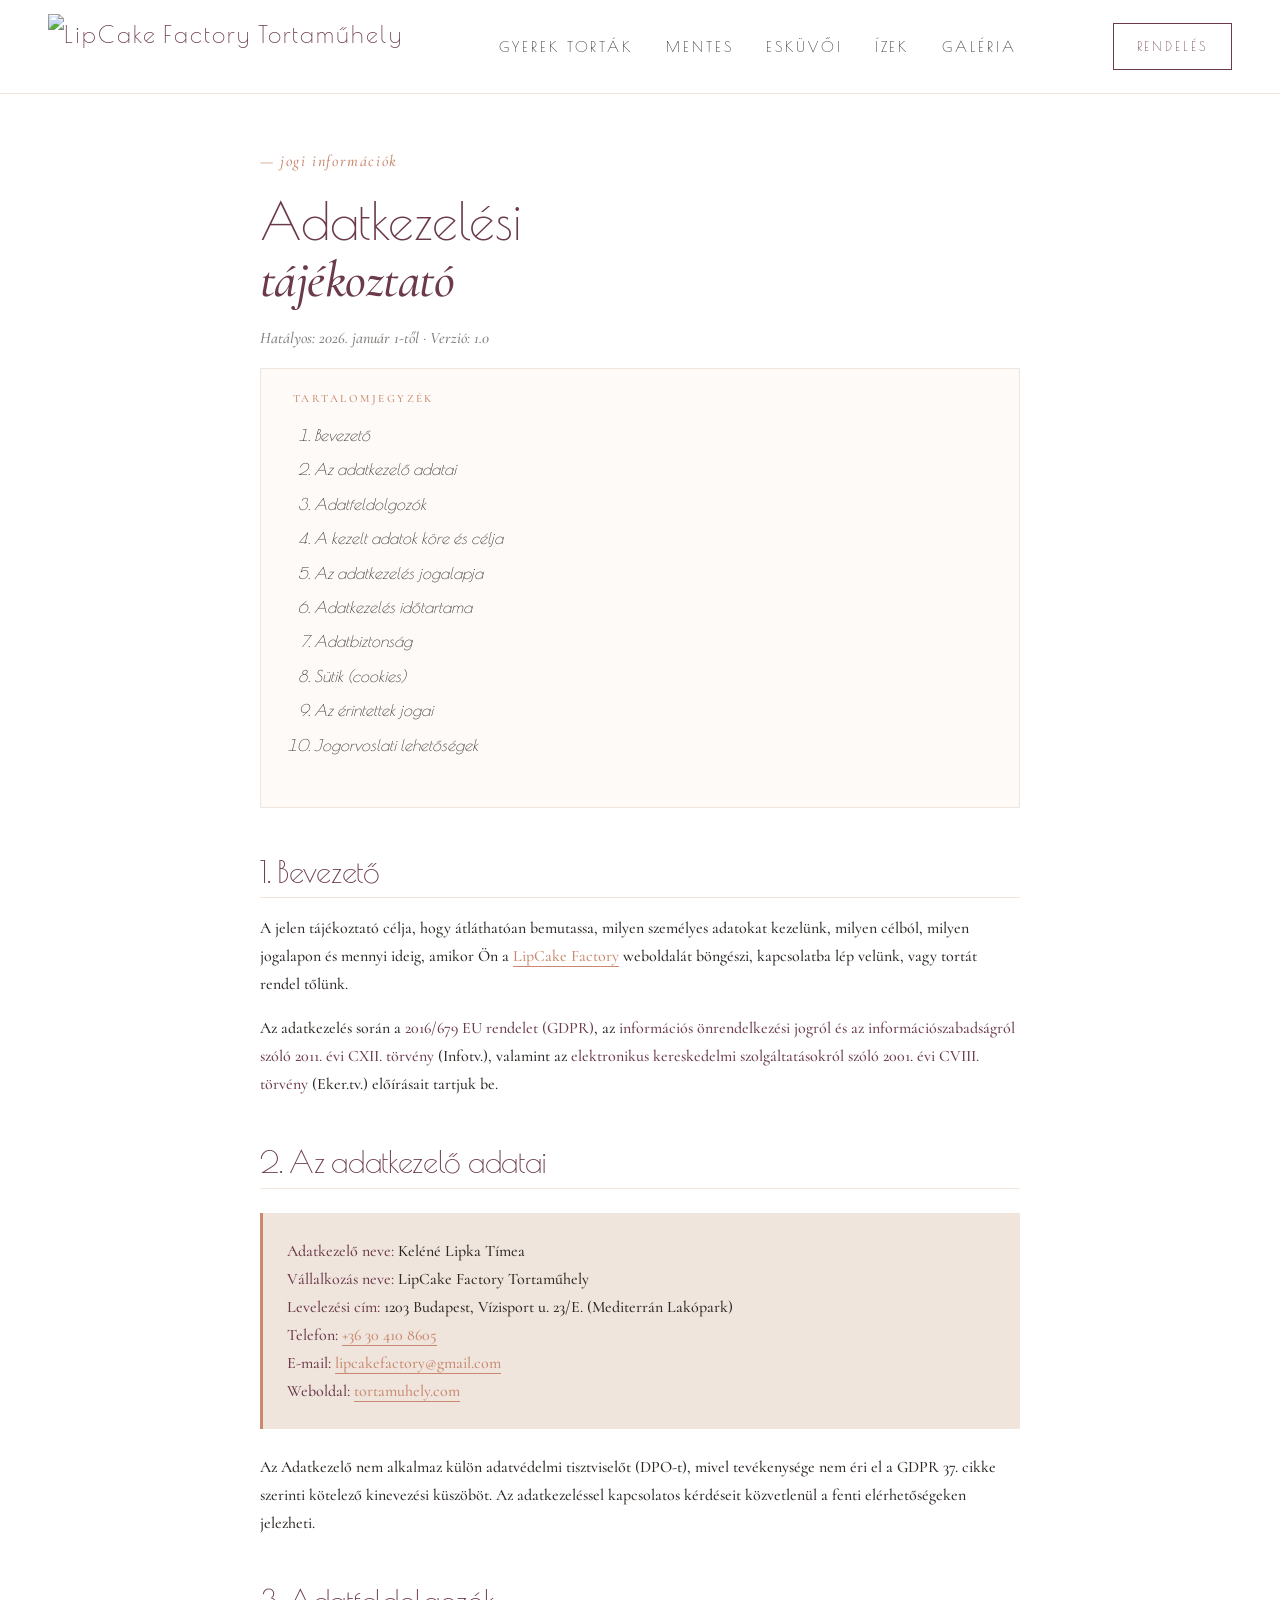
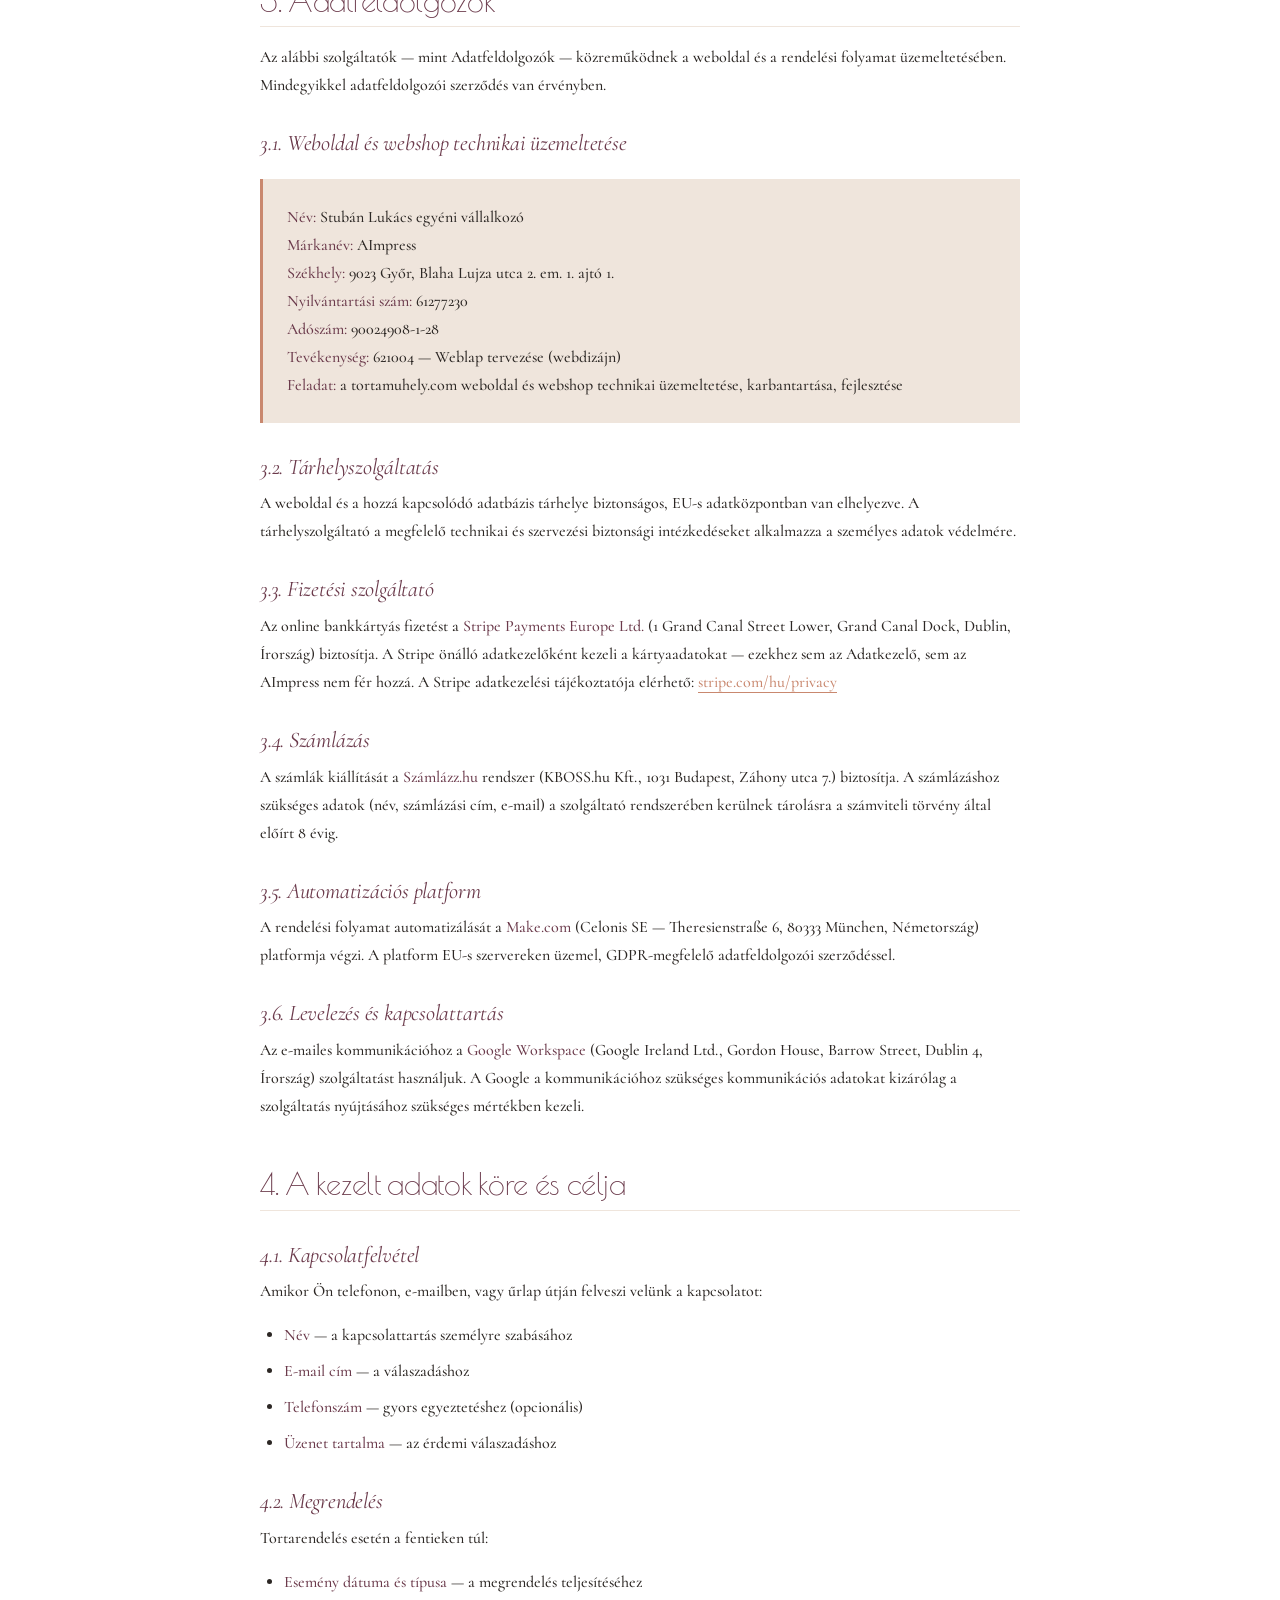
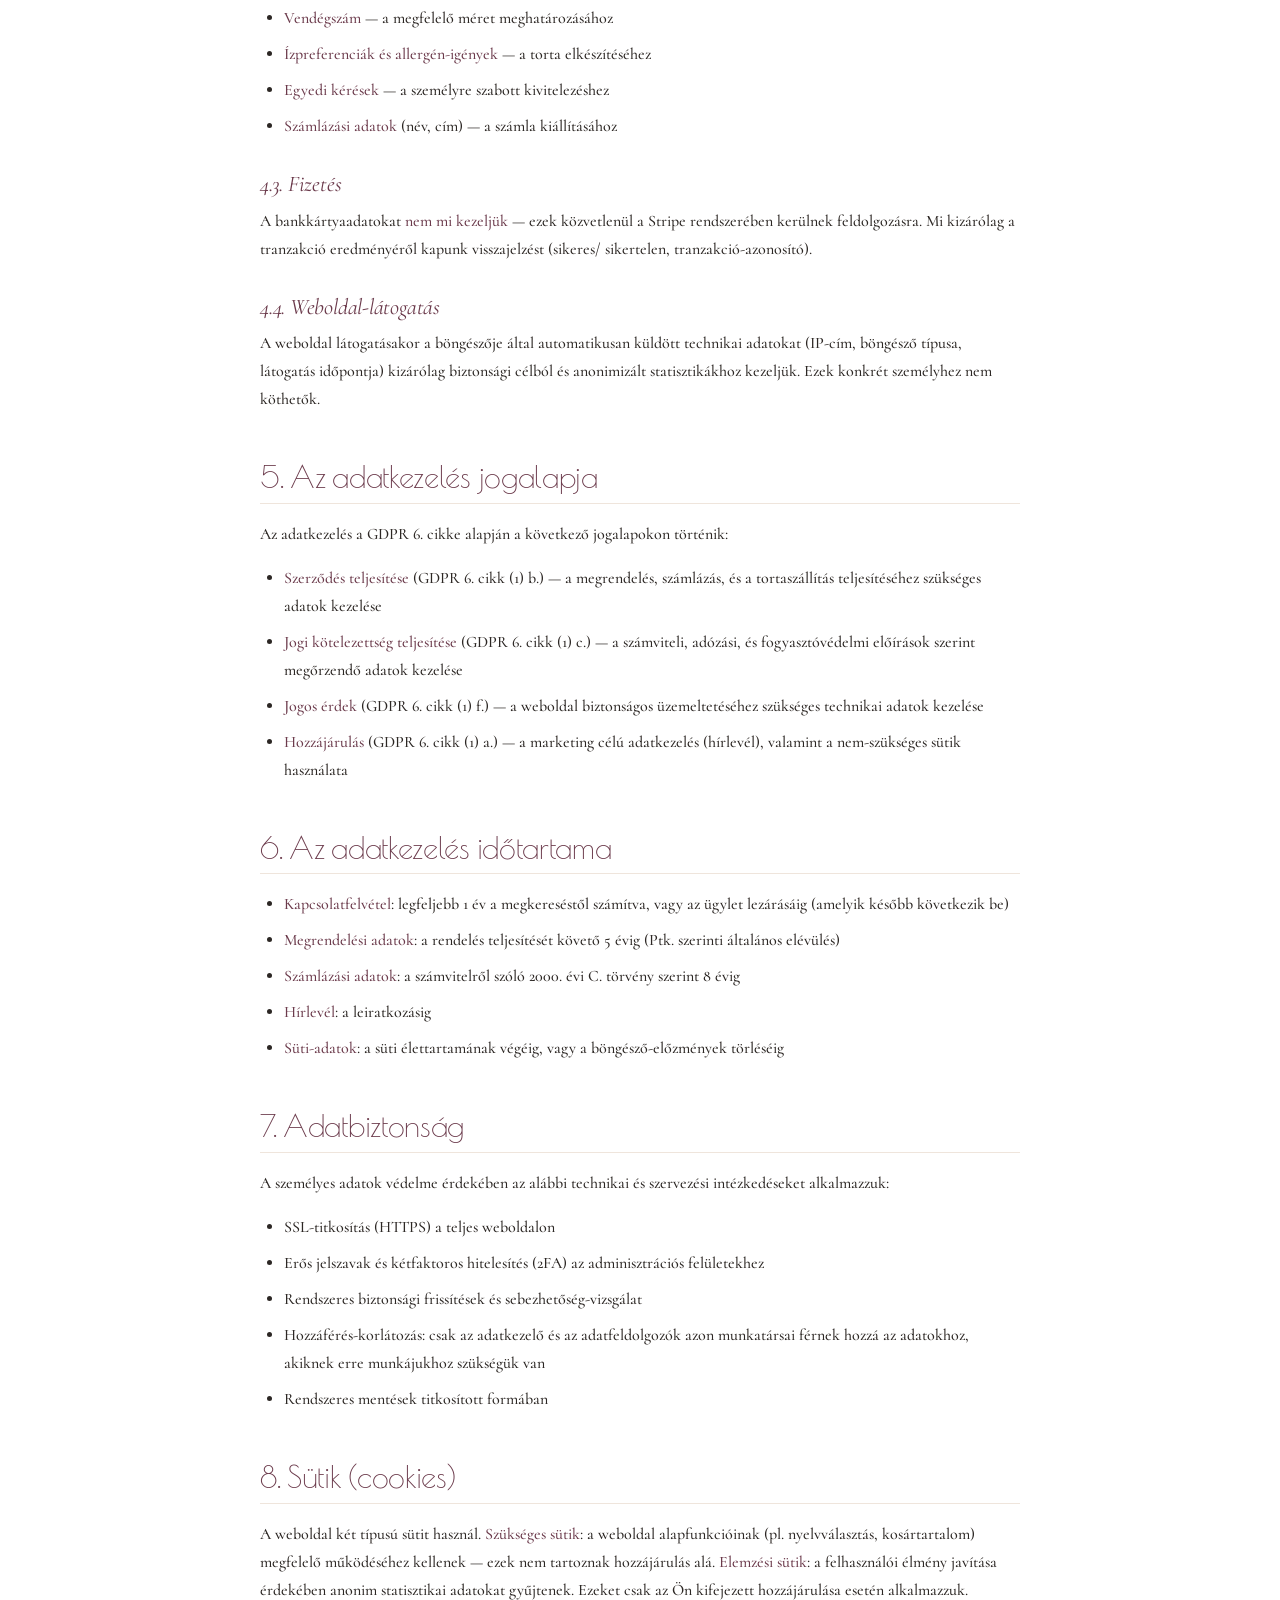
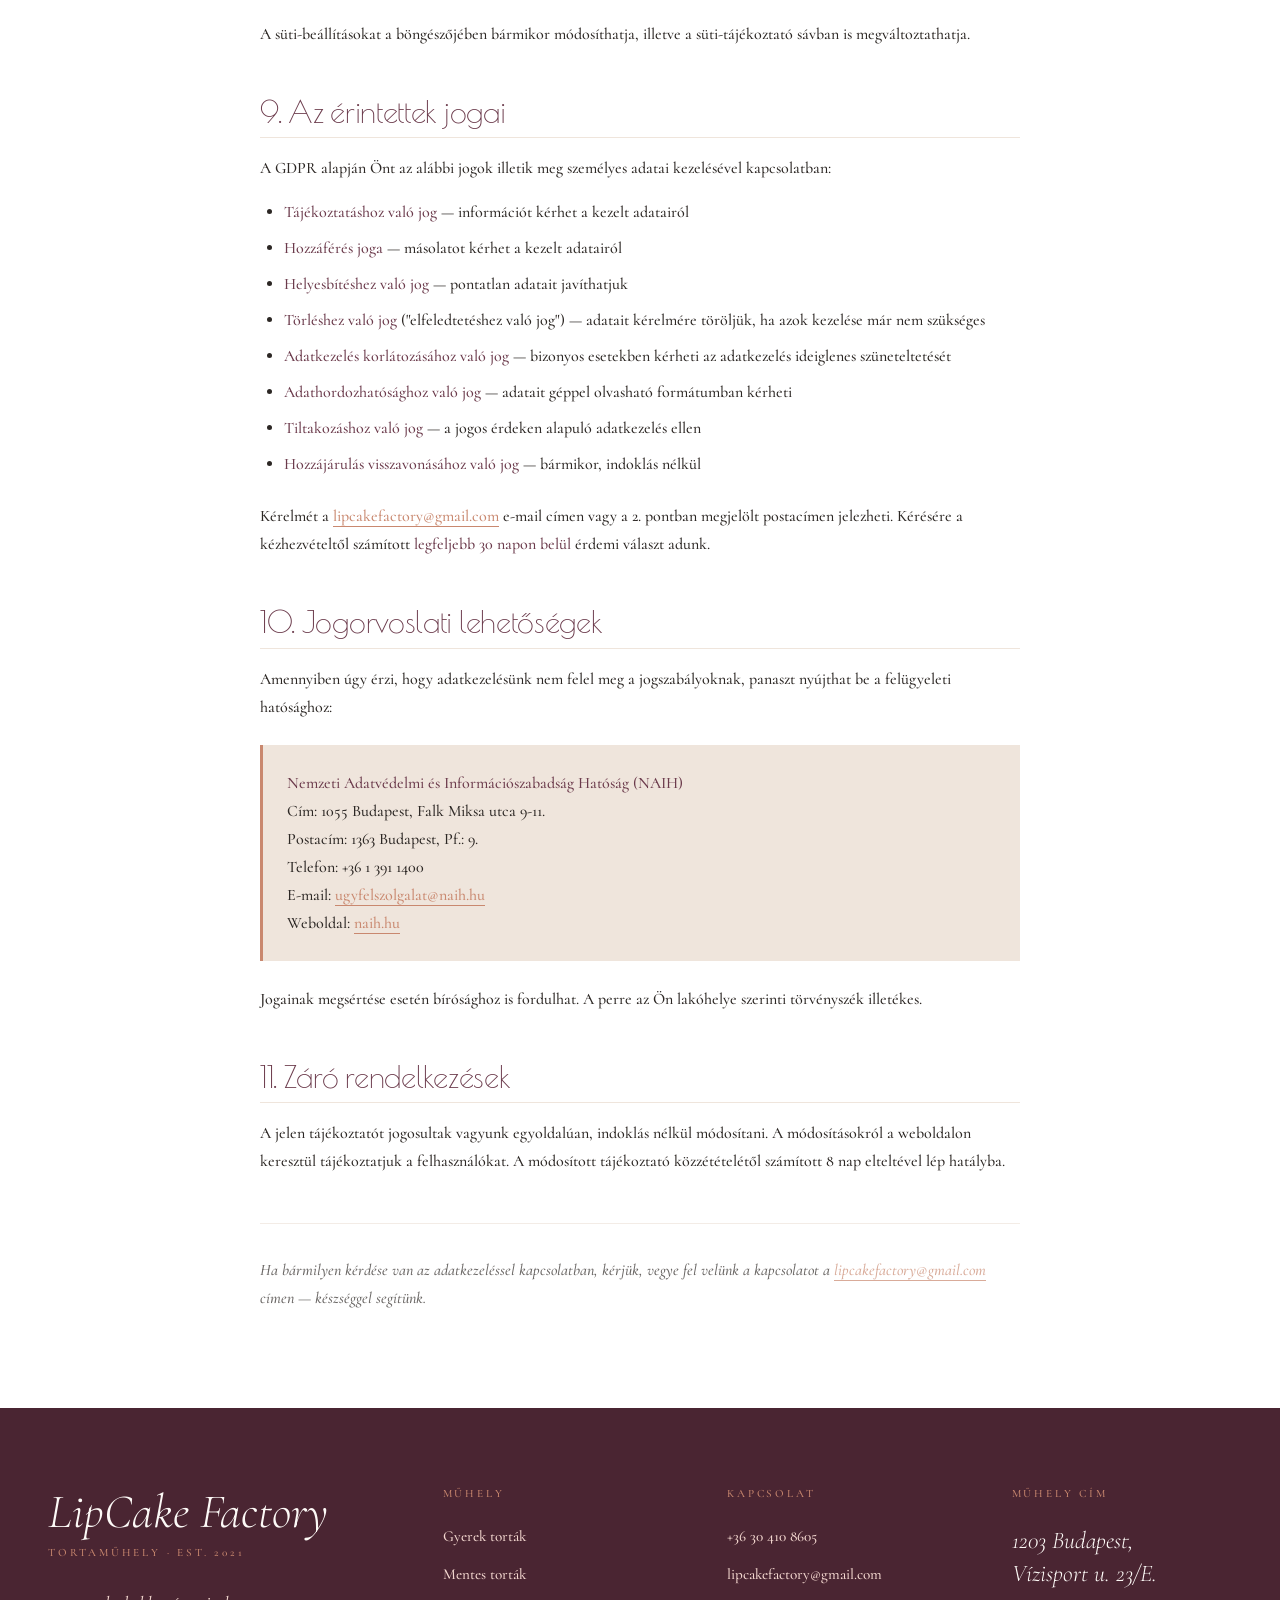
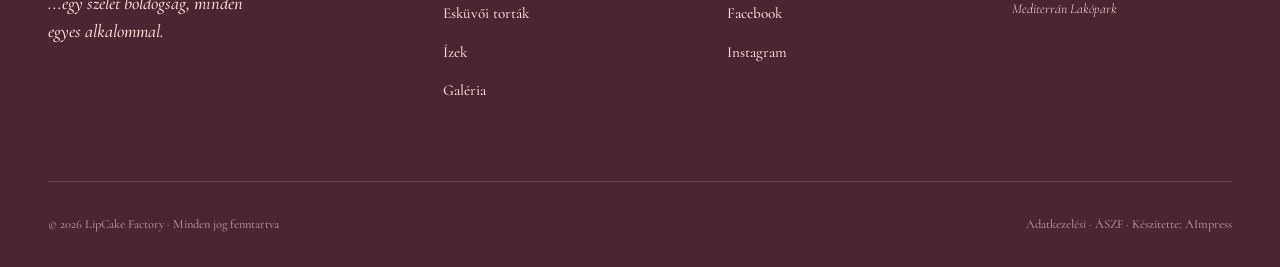
==== commit 5a10ea67: "Főoldal átalakítás: betűk, 3 profil-szekció, állandó hero, kiemelt sáv - Betűk a tortamuhely.com sze" ====
--- a/adatkezeles.html
+++ b/adatkezeles.html
@@ -21,7 +21,7 @@
   <meta name="description" content="A LipCake Factory Tortaműhely adatkezelési tájékoztatója — GDPR-megfelelő tájékoztatás a személyes adatok kezeléséről." />
   <link rel="preconnect" href="https://fonts.googleapis.com" />
   <link rel="preconnect" href="https://fonts.gstatic.com" crossorigin />
-  <link href="https://fonts.googleapis.com/css2?family=EB+Garamond:ital,wght@0,400;0,500;0,600;1,400;1,500&family=Poiret+One&display=swap" rel="stylesheet" />
+  <link href="https://fonts.googleapis.com/css2?family=Corben:wght@400;700&family=Cormorant:ital,wght@0,400;0,500;0,600;1,400;1,500&family=Poiret+One&display=swap" rel="stylesheet" />
   <link rel="stylesheet" href="styles.css" />
 </head>
 <body>
@@ -29,7 +29,8 @@
   <nav class="nav" aria-label="Főnavigáció">
     <a href="index.html" class="nav-brand" aria-label="LipCake Factory Tortaműhely"><img class="nav-logo" src="https://tortamuhely.com/wp-content/uploads/2022/04/tortamuhely-retina.jpg" alt="LipCake Factory Tortaműhely" /></a>
     <ul class="nav-menu">
-      <li><a href="design-tortak.html">Design</a></li>
+      <li><a href="gyerek-tortak.html">Gyerek torták</a></li>
+      <li><a href="mentes-tortak.html">Mentes</a></li>
       <li><a href="eskuvoi-tortak.html">Esküvői</a></li>
       <li><a href="izlista.html">Ízek</a></li>
       <li><a href="galeria.html">Galéria</a></li>
@@ -335,7 +336,8 @@
         <div class="footer-col">
           <h4>Műhely</h4>
           <ul>
-            <li><a href="design-tortak.html">Design torták</a></li>
+            <li><a href="gyerek-tortak.html">Gyerek torták</a></li>
+            <li><a href="mentes-tortak.html">Mentes torták</a></li>
             <li><a href="eskuvoi-tortak.html">Esküvői torták</a></li>
             <li><a href="izlista.html">Ízek</a></li>
             <li><a href="galeria.html">Galéria</a></li>
--- a/styles.css
+++ b/styles.css
@@ -15,11 +15,13 @@
   --whisper:    #EFE5DC;
   --shadow-warm: rgba(107, 58, 75, 0.08);
 
-  /* Type scale — a tortamuhely.com betűkészletéhez igazítva:
-     Poiret One (geometrikus display, mint a logó/menü) + EB Garamond (lágy szerif törzs) */
+  /* Type scale — pontosan a tortamuhely.com betűkészlete (WhatFont alapján):
+     Poiret One (geometrikus display: logó, menü, eyebrow, szekciócímek)
+     + Corben (a kiemelt üdvözlő cím) + Cormorant (lágy szerif törzsszöveg) */
   --display: 'Poiret One', 'Century Gothic', 'Trebuchet MS', sans-serif;
-  --serif:   'EB Garamond', 'Cormorant', Georgia, serif;
-  --body:    'EB Garamond', Georgia, 'Times New Roman', serif;
+  --display-alt: 'Corben', 'Poiret One', 'Century Gothic', sans-serif;
+  --serif:   'Cormorant', 'EB Garamond', Georgia, serif;
+  --body:    'Cormorant', 'EB Garamond', Georgia, serif;
   --mono:    'Poiret One', 'Century Gothic', sans-serif;
 
   /* Rhythm */
@@ -53,9 +55,9 @@
 
 body {
   font-family: var(--body);
-  font-weight: 400;
-  font-size: 1.12rem;
-  line-height: 1.75;
+  font-weight: 500;            /* Cormorant lágy/vékony — 500 a kényelmes olvashatóságért */
+  font-size: 1.2rem;
+  line-height: 1.7;
   color: var(--charcoal);
   background: var(--cream);
   overflow-x: hidden;
@@ -459,146 +461,139 @@
    Hero
    ========================================================================= */
 
-/* Full-width sávos hero — váltakozó képekkel (req 3 + 12), ez ugrik
-   szembe a látogatóval az oldal megnyitásakor. */
+/* Letisztult, alacsonyabb sávos hero — váltakozó képekkel, az eredeti
+   tortamuhely.com stílusában: nincs sötétítés/szöveg a képen, a szöveg a kép alá kerül. */
 .hero {
   position: relative;
-  min-height: 100vh;
-  display: flex;
-  align-items: flex-end;
+  height: clamp(460px, 82vh, 840px);
   overflow: hidden;
-  background: var(--charcoal);
-}
-.hero-media {
-  position: absolute;
-  inset: 0;
-  z-index: 0;
-}
+  background: var(--whisper);
+}
+.hero-media { position: absolute; inset: 0; z-index: 0; }
 .hero-media .hero-slide {
   position: absolute;
   inset: 0;
   width: 100%;
   height: 100%;
   object-fit: cover;
-  object-position: center 38%;
+  object-position: center 42%;
   opacity: 0;
-  transform: scale(1.06);
-  transition: opacity 1.8s ease, transform 8s ease-out;
-}
-.hero-media .hero-slide.is-active {
-  opacity: 1;
-  transform: scale(1.0);
-  z-index: 1;
-}
-.hero-overlay {
-  position: absolute;
-  inset: 0;
-  z-index: 1;
-  background: linear-gradient(to top,
-    rgba(44, 39, 36, 0.62) 0%,
-    rgba(44, 39, 36, 0.30) 42%,
-    rgba(44, 39, 36, 0.16) 66%,
-    rgba(44, 39, 36, 0.48) 100%);
-}
-.hero-content {
-  position: relative;
-  z-index: 2;
-  width: 100%;
-  max-width: var(--container);
+  transform: scale(1.04);
+  transition: opacity 1.6s ease, transform 8s ease-out;
+}
+.hero-media .hero-slide.is-active { opacity: 1; transform: scale(1.0); z-index: 1; }
+
+@media (max-width: 900px) {
+  .hero { height: clamp(320px, 62vh, 600px); }
+}
+
+/* Vizuálisan rejtett, de képernyőolvasónak/SEO-nak megmaradó cím */
+.visually-hidden {
+  position: absolute !important;
+  width: 1px; height: 1px;
+  margin: -1px; padding: 0; border: 0;
+  clip: rect(0 0 0 0); clip-path: inset(50%);
+  overflow: hidden; white-space: nowrap;
+}
+
+/* Üdvözlő-szekció gombsora (a heróról ide kerültek a CTA-k) */
+.welcome-cta { display: flex; gap: 1rem; flex-wrap: wrap; margin-top: 2rem; }
+
+/* =========================================================================
+   Mentes vonal & házhozszállítás — letisztult, az oldal stílusába simuló szekció
+   ========================================================================= */
+.featurestrip {
+  background: var(--ivory);
+  border-top: 1px solid var(--whisper);
+  border-bottom: 1px solid var(--whisper);
+}
+.feature-head { text-align: center; max-width: 720px; margin: 0 auto clamp(2.5rem, 5vw, 3.5rem); }
+.feature-head .eyebrow { display: block; margin-bottom: 0.9rem; }
+.feature-head h2 {
+  font-size: clamp(2rem, 4.5vw, 3.4rem);
+  font-weight: 400;
+  line-height: 1.05;
+  letter-spacing: 0.01em;
+}
+.feature-head h2 em { font-style: italic; color: var(--rose-gold); }
+.feature-grid {
+  display: grid;
+  grid-template-columns: 1fr 1fr;
+  gap: 0;
+  max-width: 940px;
   margin: 0 auto;
-  padding-left: clamp(1.25rem, 4vw, 3rem);
-  padding-right: clamp(1.25rem, 4vw, 3rem);
-  padding-top: 9rem;
-  padding-bottom: clamp(4rem, 11vh, 8rem);
-  text-shadow: 0 1px 22px rgba(34, 24, 22, 0.42);
-}
-.hero-eyebrow { margin-bottom: 1.2rem; color: var(--rose-soft); }
-.hero-title {
-  margin-bottom: 1.5rem;
-  color: #FFFFFF;
-  max-width: 16ch;
-}
-.hero-title em { color: var(--rose-soft); }
-.hero-lead {
-  margin-bottom: 2.2rem;
-  max-width: 44ch;
-  color: rgba(255, 255, 255, 0.94);
-}
-.hero-actions { display: flex; gap: 1rem; flex-wrap: wrap; }
-
-/* Sötét fotó fölött a kísértetgomb világos legyen */
-.hero .btn-ghost {
-  color: #FFFFFF;
-  border-color: rgba(255, 255, 255, 0.65);
-}
-.hero .btn-ghost::before { background: #FFFFFF; }
-.hero .btn-ghost:hover { color: var(--burgundy); }
-
-.hero-scroll {
-  position: absolute;
-  bottom: 2rem;
-  left: 50%;
-  transform: translateX(-50%);
-  display: flex;
-  flex-direction: column;
-  align-items: center;
-  gap: 0.8rem;
-  font-size: 0.7rem;
-  letter-spacing: 0.3em;
-  text-transform: uppercase;
-  color: rgba(255, 255, 255, 0.85);
-  z-index: 3;
-}
-.hero-scroll::after {
-  content: '';
-  width: 1px;
-  height: 50px;
-  background: linear-gradient(to bottom, rgba(255, 255, 255, 0.9), transparent);
-  animation: scrollLine 2s ease-in-out infinite;
-}
-@keyframes scrollLine {
-  0%, 100% { transform: scaleY(0.5); opacity: 0.3; transform-origin: top; }
-  50%      { transform: scaleY(1.0); opacity: 1; transform-origin: top; }
-}
-
-@media (max-width: 900px) {
-  .hero { min-height: 88vh; }
-  .hero-content { padding-top: 7rem; }
-  .hero-scroll { display: none; }
+}
+.feature { display: flex; flex-direction: column; align-items: center; text-align: center; }
+.feature-icon { width: 52px; height: 52px; color: var(--rose-gold); margin-bottom: 1.2rem; }
+.feature-icon svg { width: 100%; height: 100%; display: block; }
+.feature h3 {
+  font-family: var(--display);
+  font-size: clamp(1.3rem, 2.2vw, 1.7rem);
+  font-weight: 400;
+  letter-spacing: 0.08em;
+  text-transform: uppercase;
+  color: var(--burgundy);
+  margin-bottom: 0.8rem;
+}
+.feature p { margin: 0 auto 1.3rem; max-width: 42ch; }
+.feature .badges { display: flex; flex-wrap: wrap; gap: 0.5rem; justify-content: center; }
+.feature .badge {
+  display: inline-block;
+  font-family: var(--display);
+  font-size: 0.72rem;
+  letter-spacing: 0.12em;
+  text-transform: uppercase;
+  color: var(--rose-deep);
+  background: transparent;
+  border: 1px solid var(--rose-soft);
+  padding: 0.4rem 0.85rem;
+  border-radius: 999px;
+}
+.feature .btn-link { margin-top: 0.3rem; }
+
+@media (min-width: 761px) {
+  .feature-grid .feature { padding: 0 clamp(2rem, 5vw, 4rem); }
+  .feature-grid .feature:first-child { border-right: 1px solid var(--whisper); }
+}
+@media (max-width: 760px) {
+  .feature-grid { grid-template-columns: 1fr; }
+  .feature-grid .feature:first-child {
+    padding-bottom: 3rem;
+    margin-bottom: 3rem;
+    border-bottom: 1px solid var(--whisper);
+  }
 }
 
 /* =========================================================================
    Section header
    ========================================================================= */
 
+/* Egységes, szám nélküli fejezet-fejléc (a korábbi össze-vissza "— 0X /"
+   számozás helyett tiszta, vízszintes felirat) */
 .section-head {
-  display: grid;
-  grid-template-columns: auto 1fr;
-  gap: 4rem;
-  margin-bottom: clamp(3rem, 6vw, 5rem);
-  align-items: end;
-}
-.section-head .chapter-num {
-  writing-mode: vertical-rl;
-  transform: rotate(180deg);
-  align-self: end;
-  padding-bottom: 0.5rem;
+  margin-bottom: clamp(2.5rem, 5vw, 4rem);
+  max-width: 64ch;
+}
+.section-head .chapter-num,
+.section-head .eyebrow {
+  display: block;
+  margin-bottom: 1rem;
 }
 .section-head h2 {
-  font-size: clamp(2.5rem, 6vw, 5rem);
-  font-weight: 300;
-  line-height: 1.0;
-  letter-spacing: -0.02em;
+  font-size: clamp(2.4rem, 5.5vw, 4.6rem);
+  font-weight: 400;
+  line-height: 1.02;
+  letter-spacing: 0.02em;
 }
 .section-head h2 em {
   font-style: italic;
   color: var(--rose-gold);
-  font-weight: 300;
-}
-
-@media (max-width: 700px) {
-  .section-head { grid-template-columns: 1fr; gap: 1.5rem; }
-  .section-head .chapter-num { writing-mode: horizontal-tb; transform: none; }
+  font-weight: 400;
+}
+.section-head.center {
+  margin-left: auto;
+  margin-right: auto;
+  text-align: center;
 }
 
 /* =========================================================================
@@ -669,6 +664,107 @@
 @media (max-width: 900px) {
   .categories { grid-template-columns: 1fr; gap: 1rem; }
   .cat-card-arrow { opacity: 1; transform: none; }
+}
+
+/* =========================================================================
+   Üdvözlő blokk + részletes profil-szekciók (Gyerek / Mentes / Esküvői)
+   ========================================================================= */
+
+/* Kiemelt üdvözlő cím Corben betűvel (mint a tortamuhely.com „OLDALAMON!”) */
+.font-corben,
+.welcome-text h2 {
+  font-family: var(--display-alt);
+  font-weight: 700;
+  letter-spacing: 0.005em;
+}
+
+.welcome { background: var(--ivory); }
+.welcome-grid {
+  display: grid;
+  grid-template-columns: 0.85fr 1.15fr;
+  gap: clamp(2.5rem, 5vw, 5.5rem);
+  align-items: center;
+}
+.welcome-image {
+  aspect-ratio: 3 / 4;
+  overflow: hidden;
+  border: 12px solid var(--rose-soft);
+  box-shadow: 0 18px 50px rgba(107, 58, 75, 0.12);
+}
+.welcome-image img { width: 100%; height: 100%; object-fit: cover; }
+.welcome-text .eyebrow { display: block; margin-bottom: 0.9rem; }
+.welcome-text h2 {
+  font-size: clamp(2rem, 4.4vw, 3.4rem);
+  line-height: 1.05;
+  margin-bottom: 1.6rem;
+  color: var(--burgundy);
+}
+.welcome-text p { margin-bottom: 1.1rem; }
+.welcome-text .signature {
+  font-family: var(--serif);
+  font-style: italic;
+  font-size: 2rem;
+  color: var(--burgundy);
+  margin-top: 1.5rem;
+  display: block;
+}
+.welcome-text .signature small {
+  display: block;
+  font-family: var(--display);
+  font-style: normal;
+  font-size: 0.72rem;
+  letter-spacing: 0.22em;
+  text-transform: uppercase;
+  color: var(--rose-gold);
+  margin-top: 0.4rem;
+}
+
+/* --- Profil-szekciók zigzag elrendezésben --- */
+.pillars { display: grid; gap: clamp(4.5rem, 9vw, 8.5rem); }
+.pillar {
+  display: grid;
+  grid-template-columns: 1fr 1fr;
+  gap: clamp(2.5rem, 5vw, 5.5rem);
+  align-items: center;
+}
+.pillar.reverse .pillar-media { order: 2; }
+.pillar-body .eyebrow { display: block; margin-bottom: 0.9rem; }
+.pillar-body h2 {
+  font-family: var(--display);
+  font-size: clamp(1.9rem, 3.6vw, 3rem);
+  font-weight: 400;
+  letter-spacing: 0.1em;
+  text-transform: uppercase;
+  line-height: 1.12;
+  margin-bottom: 1.4rem;
+  color: var(--burgundy);
+}
+.pillar-body p { margin-bottom: 1rem; }
+.pillar-body .pillar-em { color: var(--rose-gold); font-style: italic; }
+.pillar-cta { margin-top: 1.9rem; }
+
+/* Átfedő, rózsaszín keretes képkollázs (a tortamuhely.com szellemében) */
+.pillar-media {
+  position: relative;
+  aspect-ratio: 1 / 1;
+}
+.pillar-media .p-img {
+  position: absolute;
+  overflow: hidden;
+  border: 10px solid var(--rose-soft);
+  background: var(--rose-soft);
+  box-shadow: 0 18px 50px rgba(107, 58, 75, 0.14);
+}
+.pillar-media .p-img img { width: 100%; height: 100%; object-fit: cover; display: block; }
+.pillar-media .p-main { top: 0; left: 0; width: 66%; height: 90%; z-index: 1; }
+.pillar-media .p-sub  { bottom: 0; right: 0; width: 52%; height: 58%; z-index: 2; }
+
+@media (max-width: 860px) {
+  .pillar { grid-template-columns: 1fr; gap: 2rem; }
+  .pillar.reverse .pillar-media { order: 0; }
+  .welcome-grid { grid-template-columns: 1fr; gap: 2.5rem; }
+  .welcome-image { max-width: 420px; margin: 0 auto; }
+  .pillar-media { aspect-ratio: 4 / 3; max-width: 540px; width: 100%; margin: 0 auto; }
 }
 
 /* =========================================================================
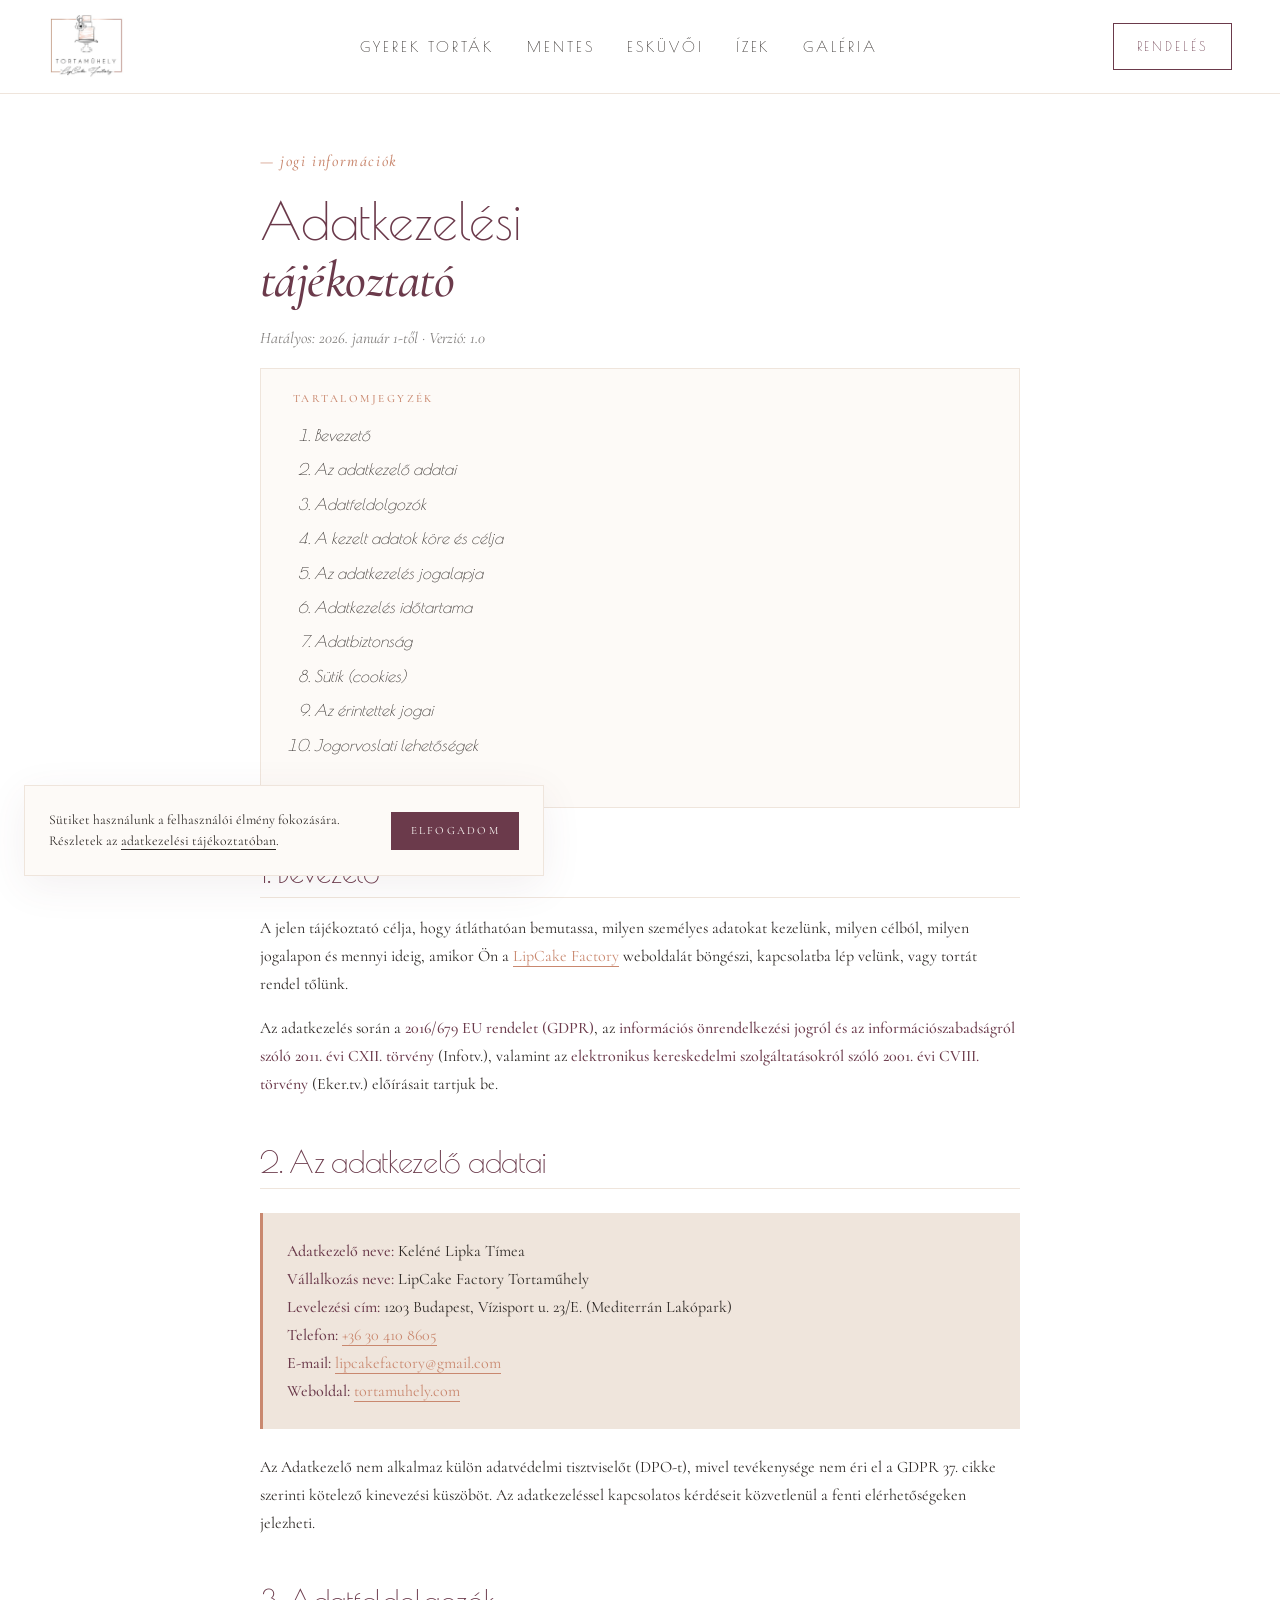
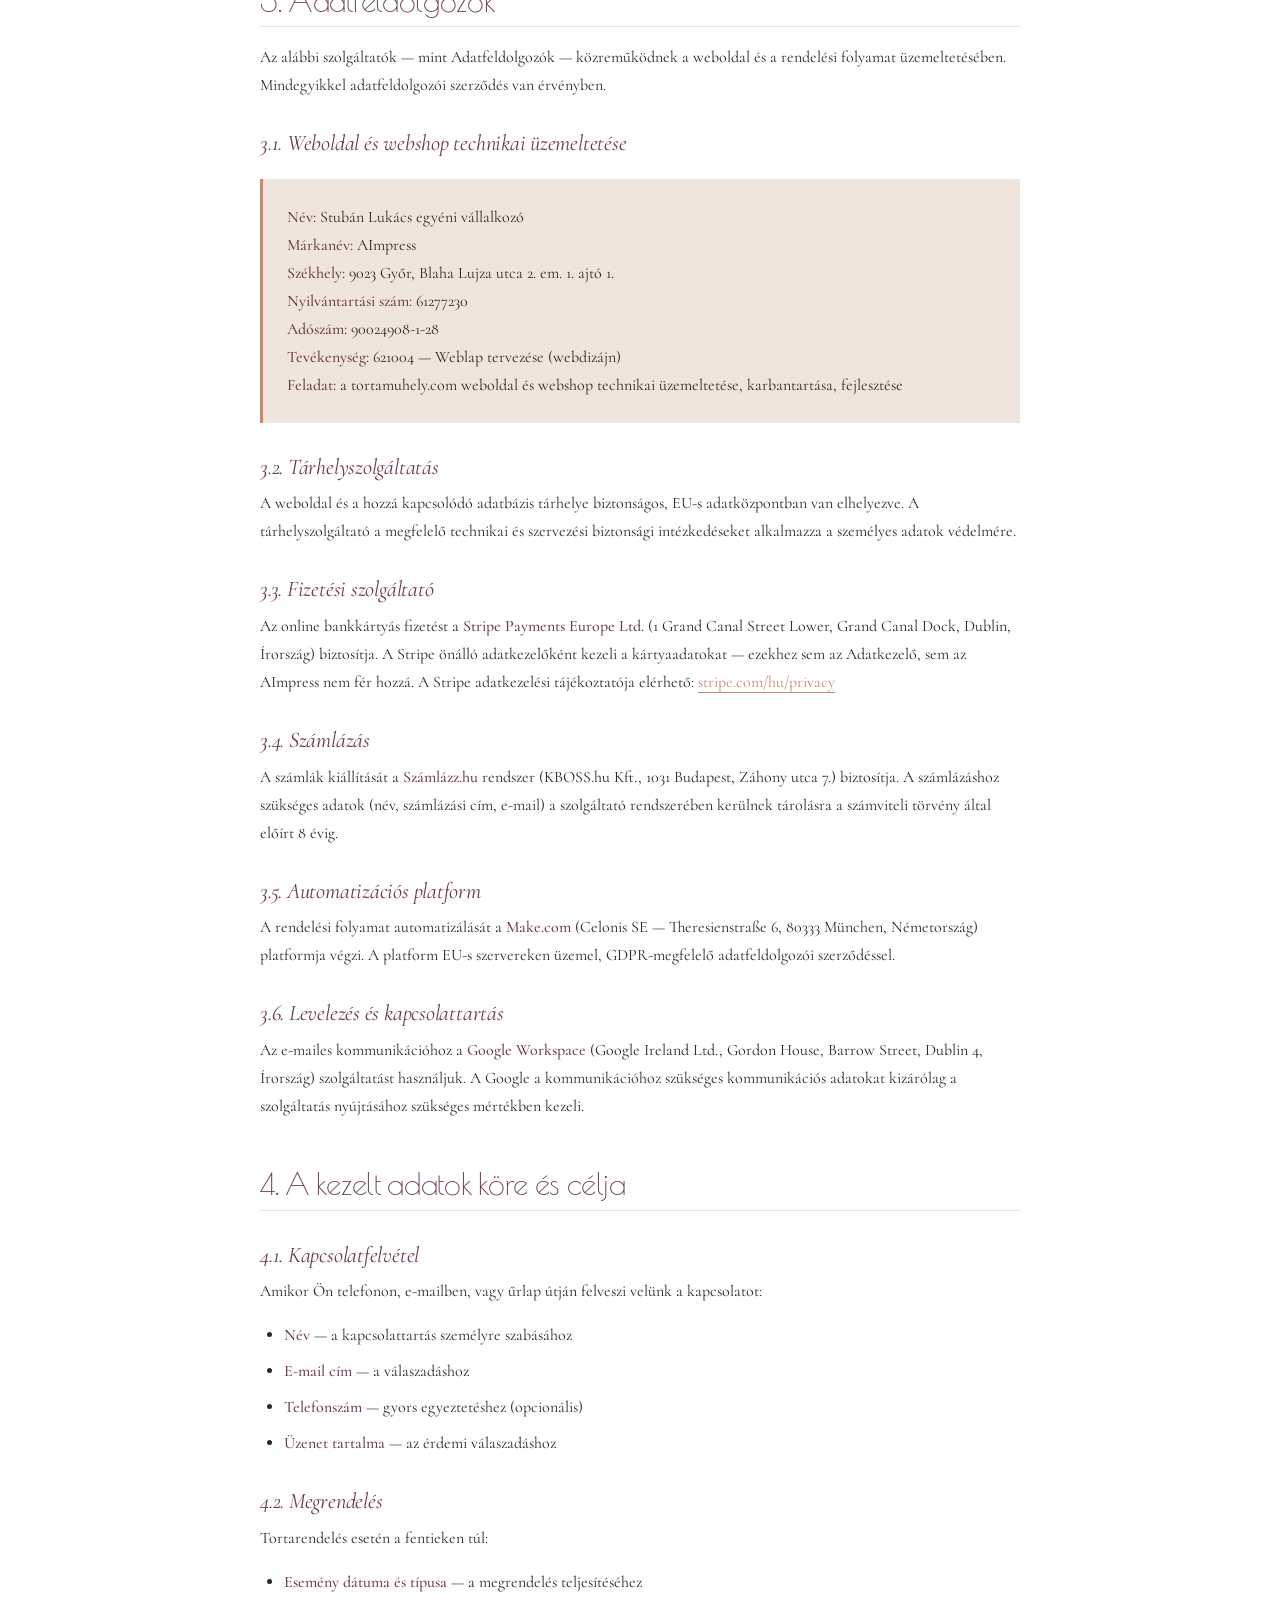
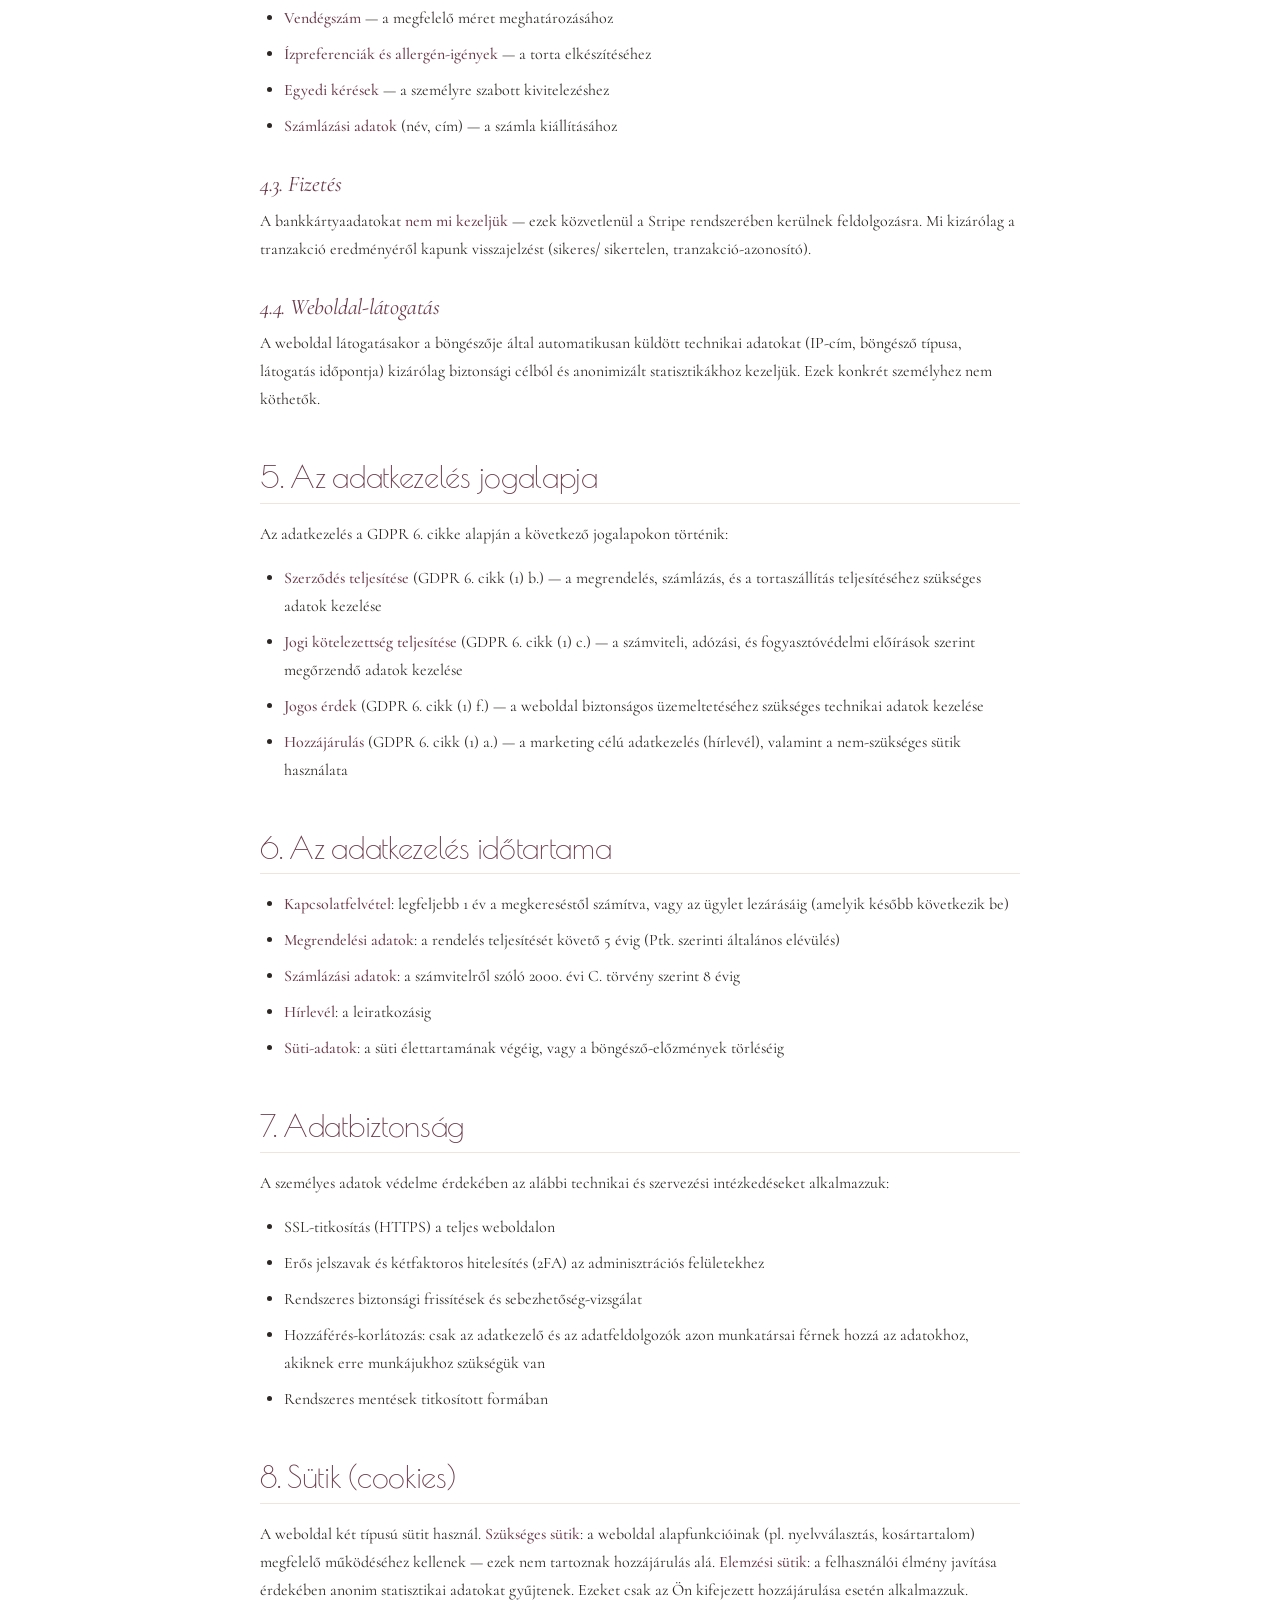
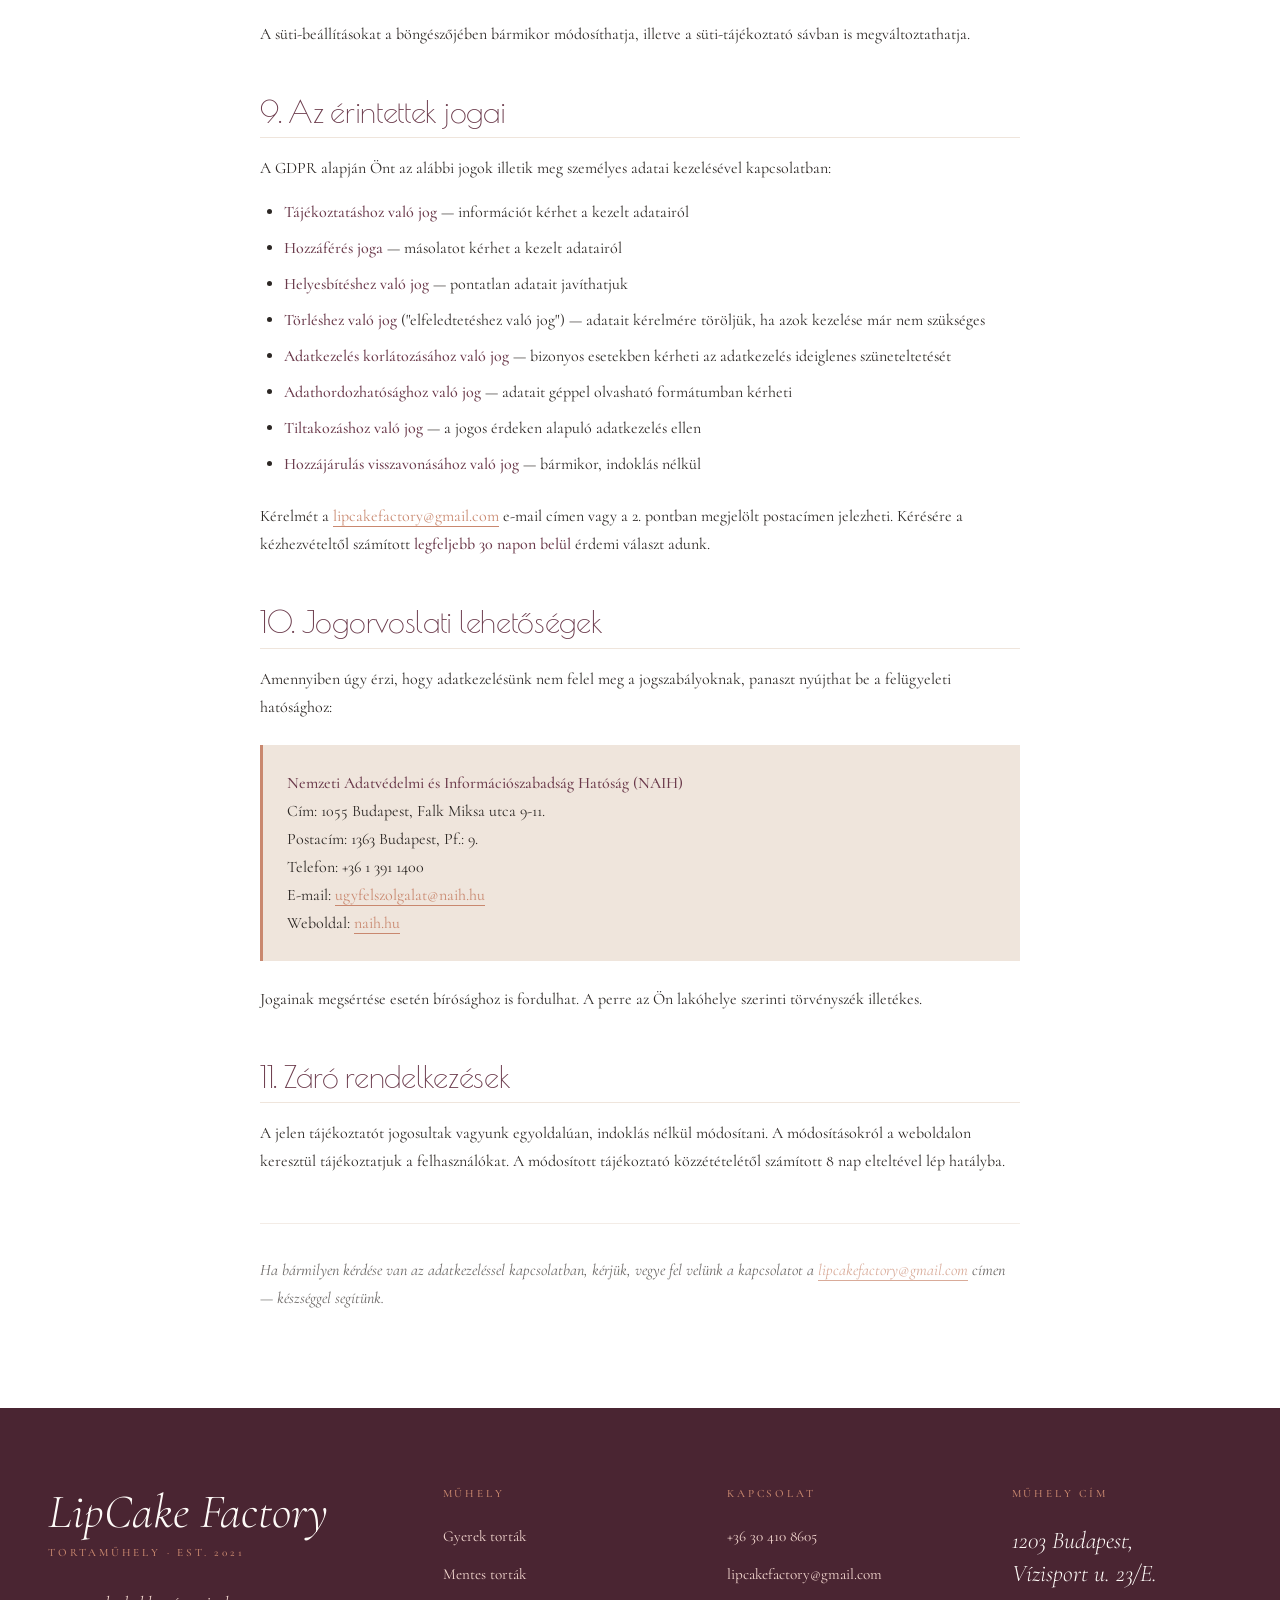
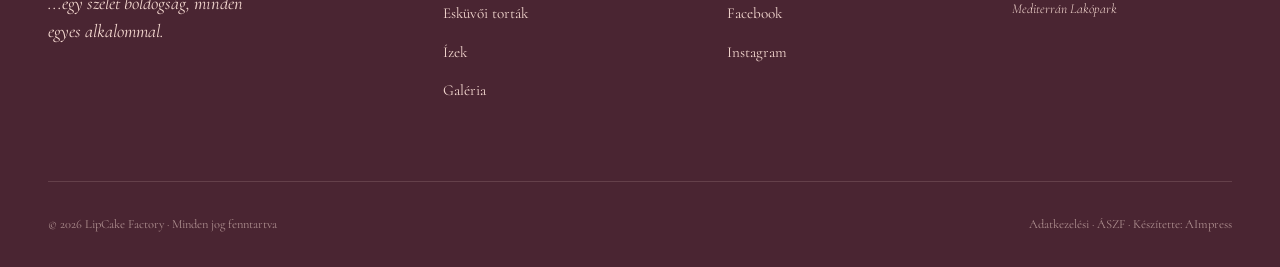
==== commit 9b8e73f9: "Képek helyi tárolása, betű finomítás, vékonyabb mobil hero - A tortamuhely.com-ról hot-linkelt 33 ké" ====
--- a/adatkezeles.html
+++ b/adatkezeles.html
@@ -27,7 +27,7 @@
 <body>
 
   <nav class="nav" aria-label="Főnavigáció">
-    <a href="index.html" class="nav-brand" aria-label="LipCake Factory Tortaműhely"><img class="nav-logo" src="https://tortamuhely.com/wp-content/uploads/2022/04/tortamuhely-retina.jpg" alt="LipCake Factory Tortaműhely" /></a>
+    <a href="index.html" class="nav-brand" aria-label="LipCake Factory Tortaműhely"><img class="nav-logo" src="kepek/tortamuhely-retina.jpg" alt="LipCake Factory Tortaműhely" /></a>
     <ul class="nav-menu">
       <li><a href="gyerek-tortak.html">Gyerek torták</a></li>
       <li><a href="mentes-tortak.html">Mentes</a></li>
--- a/styles.css
+++ b/styles.css
@@ -55,7 +55,7 @@
 
 body {
   font-family: var(--body);
-  font-weight: 500;            /* Cormorant lágy/vékony — 500 a kényelmes olvashatóságért */
+  font-weight: 400;            /* Cormorant — az eredeti tortamuhely.com könnyed, elegáns törzsszövegéhez igazítva */
   font-size: 1.2rem;
   line-height: 1.7;
   color: var(--charcoal);
@@ -465,7 +465,7 @@
    tortamuhely.com stílusában: nincs sötétítés/szöveg a képen, a szöveg a kép alá kerül. */
 .hero {
   position: relative;
-  height: clamp(460px, 82vh, 840px);
+  height: clamp(420px, 74vh, 760px);
   overflow: hidden;
   background: var(--whisper);
 }
@@ -484,7 +484,11 @@
 .hero-media .hero-slide.is-active { opacity: 1; transform: scale(1.0); z-index: 1; }
 
 @media (max-width: 900px) {
-  .hero { height: clamp(320px, 62vh, 600px); }
+  .hero { height: clamp(200px, 40vh, 360px); }
+}
+@media (max-width: 560px) {
+  .hero { height: clamp(170px, 34vh, 300px); }
+  .hero-media .hero-slide { object-position: center 35%; }
 }
 
 /* Vizuálisan rejtett, de képernyőolvasónak/SEO-nak megmaradó cím */
@@ -2581,6 +2585,227 @@
 }
 
 /* =========================================================================
+   Árak (price table + felárak)
+   ========================================================================= */
+
+.price-wrap { overflow-x: auto; -webkit-overflow-scrolling: touch; }
+.price-table {
+  width: 100%;
+  border-collapse: collapse;
+  min-width: 620px;
+}
+.price-table th, .price-table td {
+  padding: 1rem 1.1rem;
+  text-align: center;
+  border-bottom: 1px solid var(--whisper);
+}
+.price-table thead th {
+  font-family: var(--display);
+  text-transform: uppercase;
+  letter-spacing: 0.08em;
+  font-weight: 400;
+  font-size: 0.82rem;
+  color: var(--rose-gold);
+}
+.price-table thead th small {
+  display: block;
+  font-family: var(--body);
+  font-style: italic;
+  text-transform: none;
+  letter-spacing: 0;
+  font-size: 0.78rem;
+  opacity: 0.6;
+}
+.price-table td { font-size: 1.1rem; color: var(--charcoal); white-space: nowrap; }
+.price-table td.cat {
+  text-align: left;
+  font-family: var(--display);
+  text-transform: uppercase;
+  letter-spacing: 0.05em;
+  font-size: 0.9rem;
+  color: var(--burgundy);
+  white-space: normal;
+}
+.price-table td.cat small {
+  display: block;
+  font-family: var(--body);
+  text-transform: none;
+  font-style: italic;
+  letter-spacing: 0;
+  font-size: 0.85rem;
+  opacity: 0.7;
+}
+.price-table td.na { opacity: 0.5; font-style: italic; font-size: 0.92rem; }
+.price-table td.egyedi { font-style: italic; color: var(--rose-gold); }
+.price-table tbody tr:hover { background: var(--ivory); }
+.price-note {
+  max-width: 760px;
+  margin: 1.5rem auto 0;
+  text-align: center;
+  font-size: 0.92rem;
+  font-style: italic;
+  opacity: 0.82;
+}
+
+.felarak-grid {
+  display: grid;
+  grid-template-columns: repeat(2, 1fr);
+  gap: 0;
+  max-width: 920px;
+  margin: 0 auto;
+  border-top: 1px solid var(--whisper);
+  border-left: 1px solid var(--whisper);
+}
+.felar {
+  background: #FFFFFF;
+  padding: 1.1rem 1.3rem;
+  display: flex;
+  flex-direction: column;
+  border-right: 1px solid var(--whisper);
+  border-bottom: 1px solid var(--whisper);
+}
+/* Páratlan elemszámnál az utolsó kártya töltse ki a sort (ne maradjon üres folt) */
+.felarak-grid .felar:last-child:nth-child(odd) { grid-column: 1 / -1; }
+.felar-name {
+  font-family: var(--display);
+  text-transform: uppercase;
+  letter-spacing: 0.05em;
+  font-size: 0.82rem;
+  color: var(--burgundy);
+}
+.felar-price { font-size: 1.15rem; color: var(--rose-deep); margin-top: 0.3rem; }
+.felar small { font-style: italic; opacity: 0.65; font-size: 0.82rem; margin-top: 0.25rem; }
+
+/* Kompakt árlista a kategória-aloldalakon */
+.price-mini {
+  display: grid;
+  grid-template-columns: repeat(4, 1fr);
+  gap: 1px;
+  background: var(--whisper);
+  border: 1px solid var(--whisper);
+  margin: 1.6rem 0;
+}
+.price-mini div { background: #FFFFFF; padding: 0.9rem 0.6rem; text-align: center; }
+.price-mini .pm-size {
+  display: block;
+  font-family: var(--display);
+  text-transform: uppercase;
+  letter-spacing: 0.06em;
+  font-size: 0.7rem;
+  color: var(--rose-gold);
+  margin-bottom: 0.3rem;
+}
+.price-mini .pm-price { font-size: 1.05rem; color: var(--burgundy); }
+
+@media (max-width: 640px) {
+  .felarak-grid { grid-template-columns: 1fr; }
+  .price-mini { grid-template-columns: repeat(2, 1fr); }
+}
+
+/* =========================================================================
+   Webshop konfigurátor (rendelés)
+   ========================================================================= */
+
+.shop-layout {
+  display: grid;
+  grid-template-columns: 1fr 340px;
+  gap: clamp(2rem, 4vw, 3.5rem);
+  align-items: start;
+}
+.field-label {
+  font-family: var(--display);
+  text-transform: uppercase;
+  letter-spacing: 0.14em;
+  font-size: 0.78rem;
+  color: var(--rose-gold);
+  margin: 2rem 0 1rem;
+}
+.field-label:first-of-type { margin-top: 0.5rem; }
+.field-label small {
+  text-transform: none;
+  letter-spacing: 0;
+  font-style: italic;
+  opacity: 0.7;
+  color: var(--charcoal);
+  font-size: 0.85rem;
+}
+
+.cat-options { display: grid; grid-template-columns: repeat(auto-fit, minmax(140px, 1fr)); gap: 0.7rem; }
+.size-options { display: grid; grid-template-columns: repeat(auto-fit, minmax(135px, 1fr)); gap: 0.7rem; }
+.cat-options button, .size-options button {
+  font-family: var(--display);
+  letter-spacing: 0.04em;
+  text-transform: uppercase;
+  font-size: 0.8rem;
+  padding: 1rem 0.8rem;
+  border: 1px solid var(--whisper);
+  background: #FFFFFF;
+  color: var(--burgundy);
+  cursor: pointer;
+  transition: border-color 0.25s ease, background 0.25s ease, color 0.25s ease;
+  text-align: center;
+}
+.cat-options button:hover, .size-options button:not([disabled]):hover { border-color: var(--rose-gold); }
+.cat-options button.selected, .size-options button.selected {
+  background: var(--burgundy); color: var(--ivory); border-color: var(--burgundy);
+}
+.size-options button { display: flex; flex-direction: column; gap: 0.2rem; }
+.size-options button small { text-transform: none; letter-spacing: 0; opacity: 0.6; font-style: italic; font-family: var(--body); }
+.size-options button .size-price { font-family: var(--body); font-style: normal; font-size: 1.02rem; letter-spacing: 0; margin-top: 0.15rem; }
+.size-options button[disabled] { opacity: 0.4; cursor: not-allowed; }
+.size-options button[disabled] .size-price { font-style: italic; }
+
+.opt-list { display: grid; gap: 0.6rem; }
+.opt-row {
+  display: flex; align-items: center; justify-content: space-between; gap: 1rem;
+  padding: 0.9rem 1.1rem; border: 1px solid var(--whisper); background: #FFFFFF; cursor: pointer;
+  position: relative; transition: border-color 0.25s ease, background 0.25s ease;
+}
+.opt-row:hover { border-color: var(--rose-gold); }
+.opt-row.checked { border-color: var(--burgundy); background: var(--ivory); }
+.opt-row .opt-name { display: flex; flex-direction: column; font-family: var(--display); text-transform: uppercase; letter-spacing: 0.04em; font-size: 0.82rem; color: var(--burgundy); }
+.opt-row .opt-name small { font-family: var(--body); text-transform: none; letter-spacing: 0; font-style: italic; opacity: 0.65; font-size: 0.82rem; }
+.opt-row .opt-price { font-size: 1rem; color: var(--rose-deep); white-space: nowrap; }
+.opt-row input { position: absolute; opacity: 0; width: 0; height: 0; }
+
+.shop-summary {
+  position: sticky; top: 6rem;
+  background: var(--ivory); border: 1px solid var(--whisper); padding: 1.6rem;
+}
+.shop-summary h3 { font-family: var(--display); text-transform: uppercase; letter-spacing: 0.08em; font-size: 1rem; color: var(--burgundy); margin-bottom: 1.2rem; }
+.sum-line { display: flex; justify-content: space-between; gap: 1rem; padding: 0.55rem 0; font-size: 0.95rem; border-bottom: 1px dashed var(--whisper); }
+.sum-line > span:first-child { color: var(--rose-gold); font-family: var(--display); text-transform: uppercase; letter-spacing: 0.06em; font-size: 0.7rem; padding-top: 0.2rem; flex: 0 0 auto; }
+.sum-line > span:last-child { text-align: right; }
+.sum-total { display: flex; justify-content: space-between; align-items: baseline; margin-top: 1.2rem; padding-top: 1rem; border-top: 1px solid var(--rose-soft); }
+.sum-total > span:first-child { font-family: var(--display); text-transform: uppercase; letter-spacing: 0.06em; font-size: 0.8rem; color: var(--burgundy); }
+.sum-total > span:last-child { font-size: 1.5rem; color: var(--burgundy); }
+.sum-note { font-size: 0.8rem; font-style: italic; opacity: 0.72; margin-top: 1rem; }
+
+/* Kóstoló box íz-választó (kinyíló) */
+.kostolo-picker {
+  margin-top: 0.5rem;
+  padding: 1.1rem 1.2rem;
+  border: 1px dashed var(--rose-soft);
+  background: var(--ivory);
+}
+.kostolo-picker[hidden] { display: none; }
+[data-kostolo-count] { text-transform: none; letter-spacing: 0; font-style: italic; color: var(--rose-deep); }
+
+/* Referencia kép feltöltés */
+input[type="file"] {
+  font-family: var(--body);
+  font-size: 0.95rem;
+  padding: 0.6rem 0;
+  width: 100%;
+}
+.ref-files { display: block; margin-top: 0.5rem; font-size: 0.85rem; font-style: italic; opacity: 0.7; }
+
+@media (max-width: 900px) {
+  .shop-layout { grid-template-columns: 1fr; }
+  .shop-summary { position: static; order: 2; margin-top: 2.5rem; }
+}
+
+/* =========================================================================
    Ízlista (flavors) page
    ========================================================================= */
 
